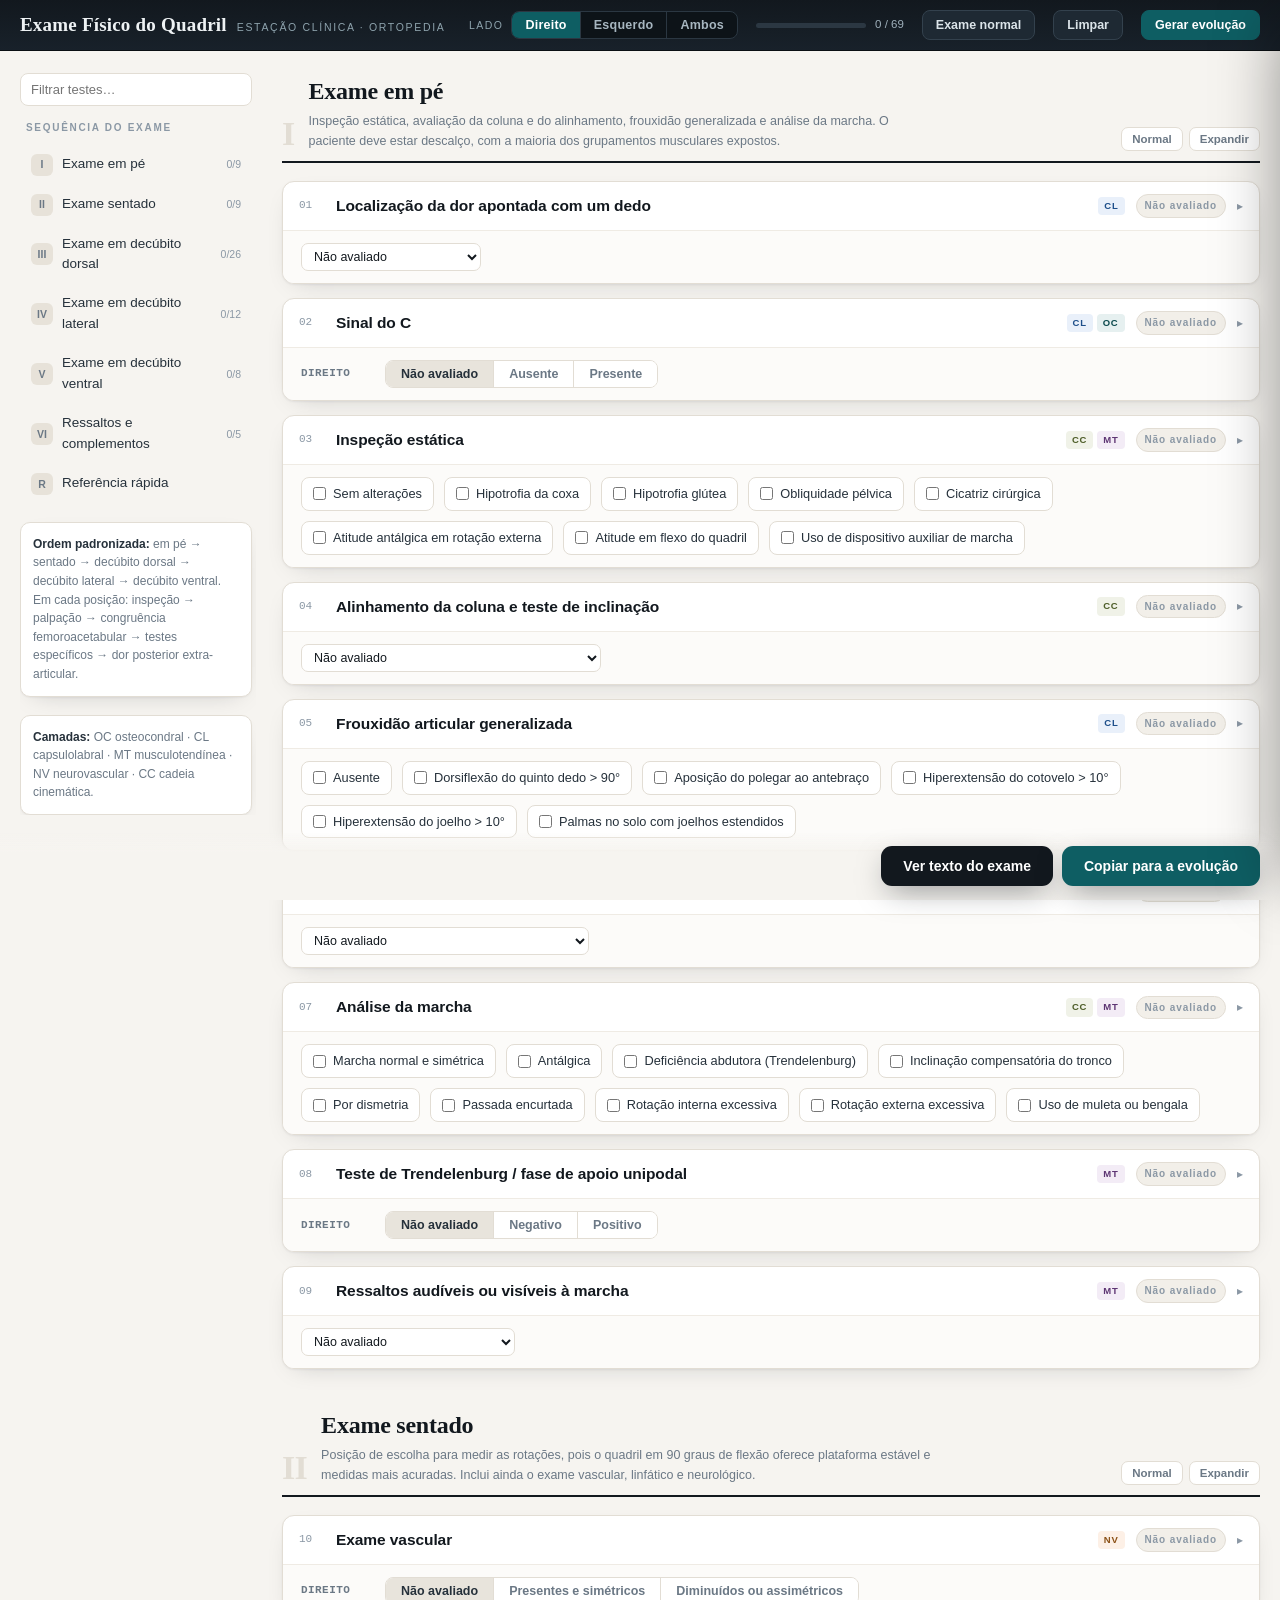
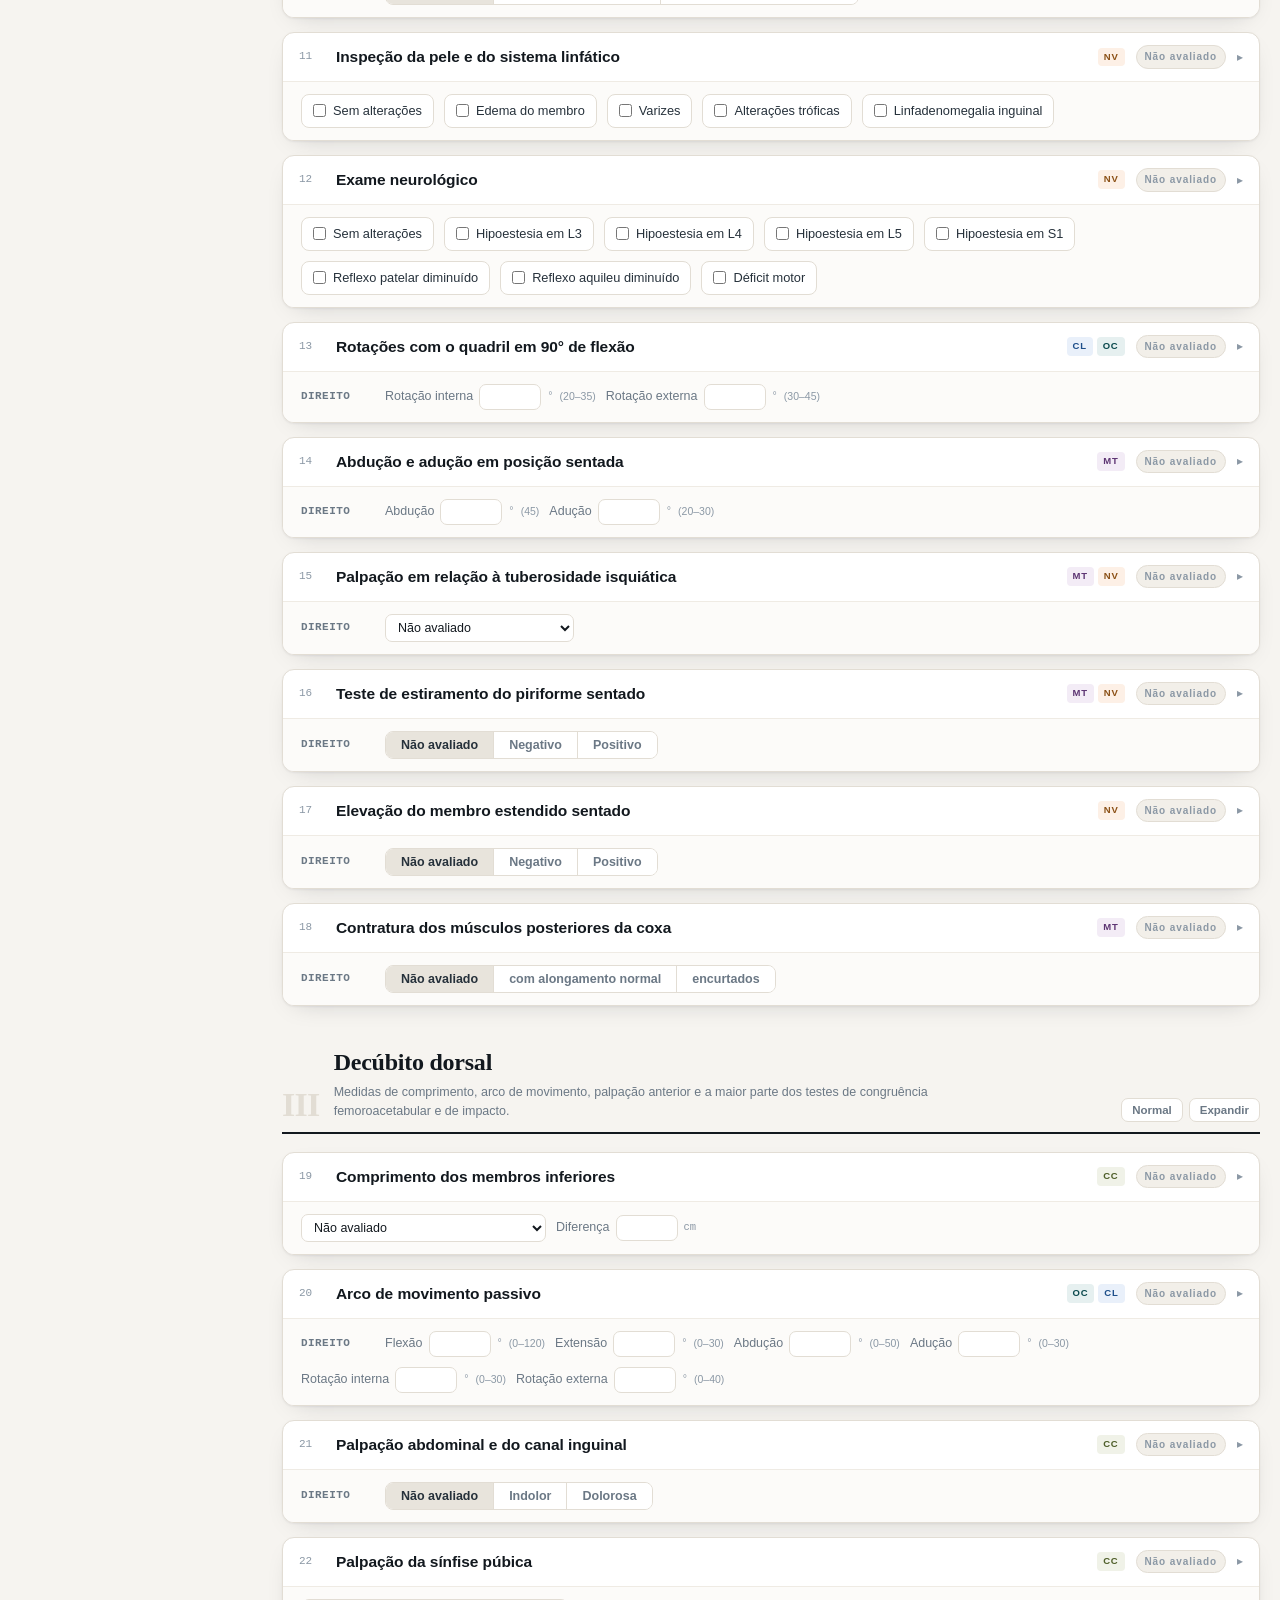
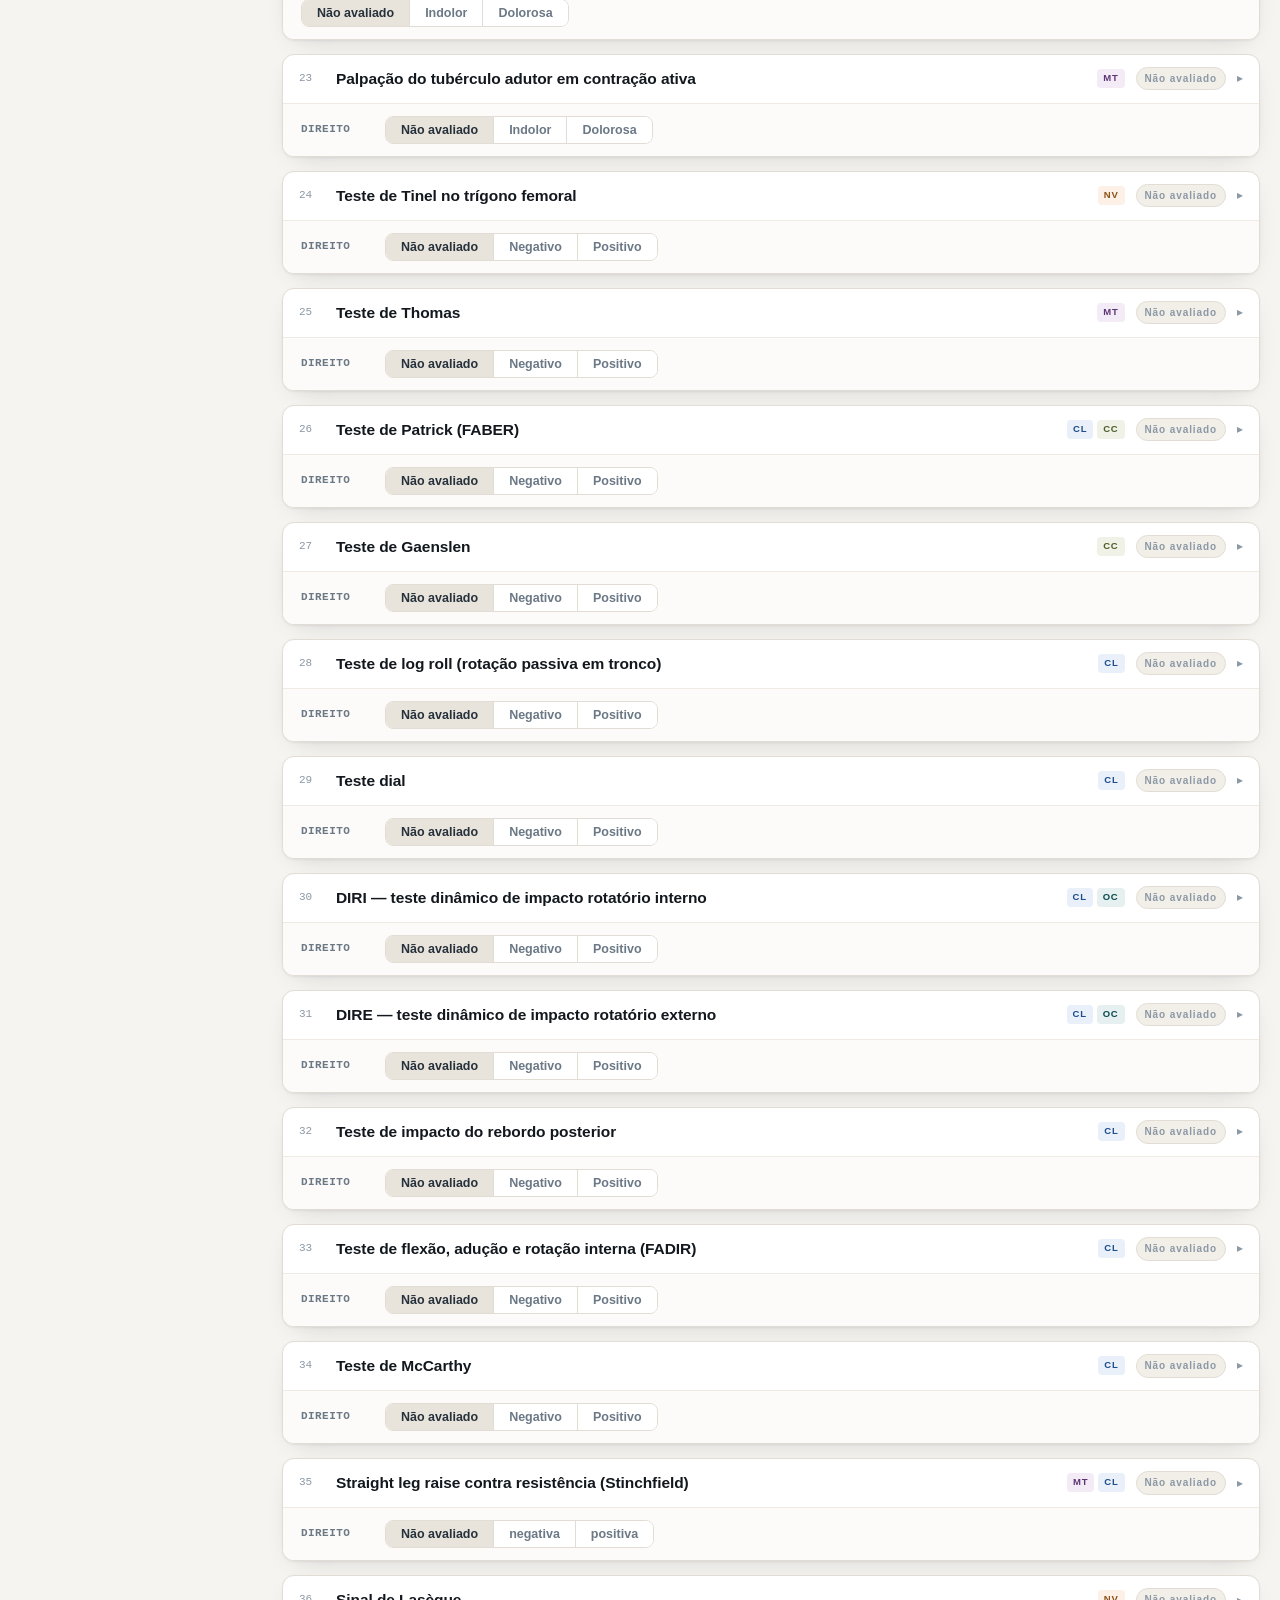
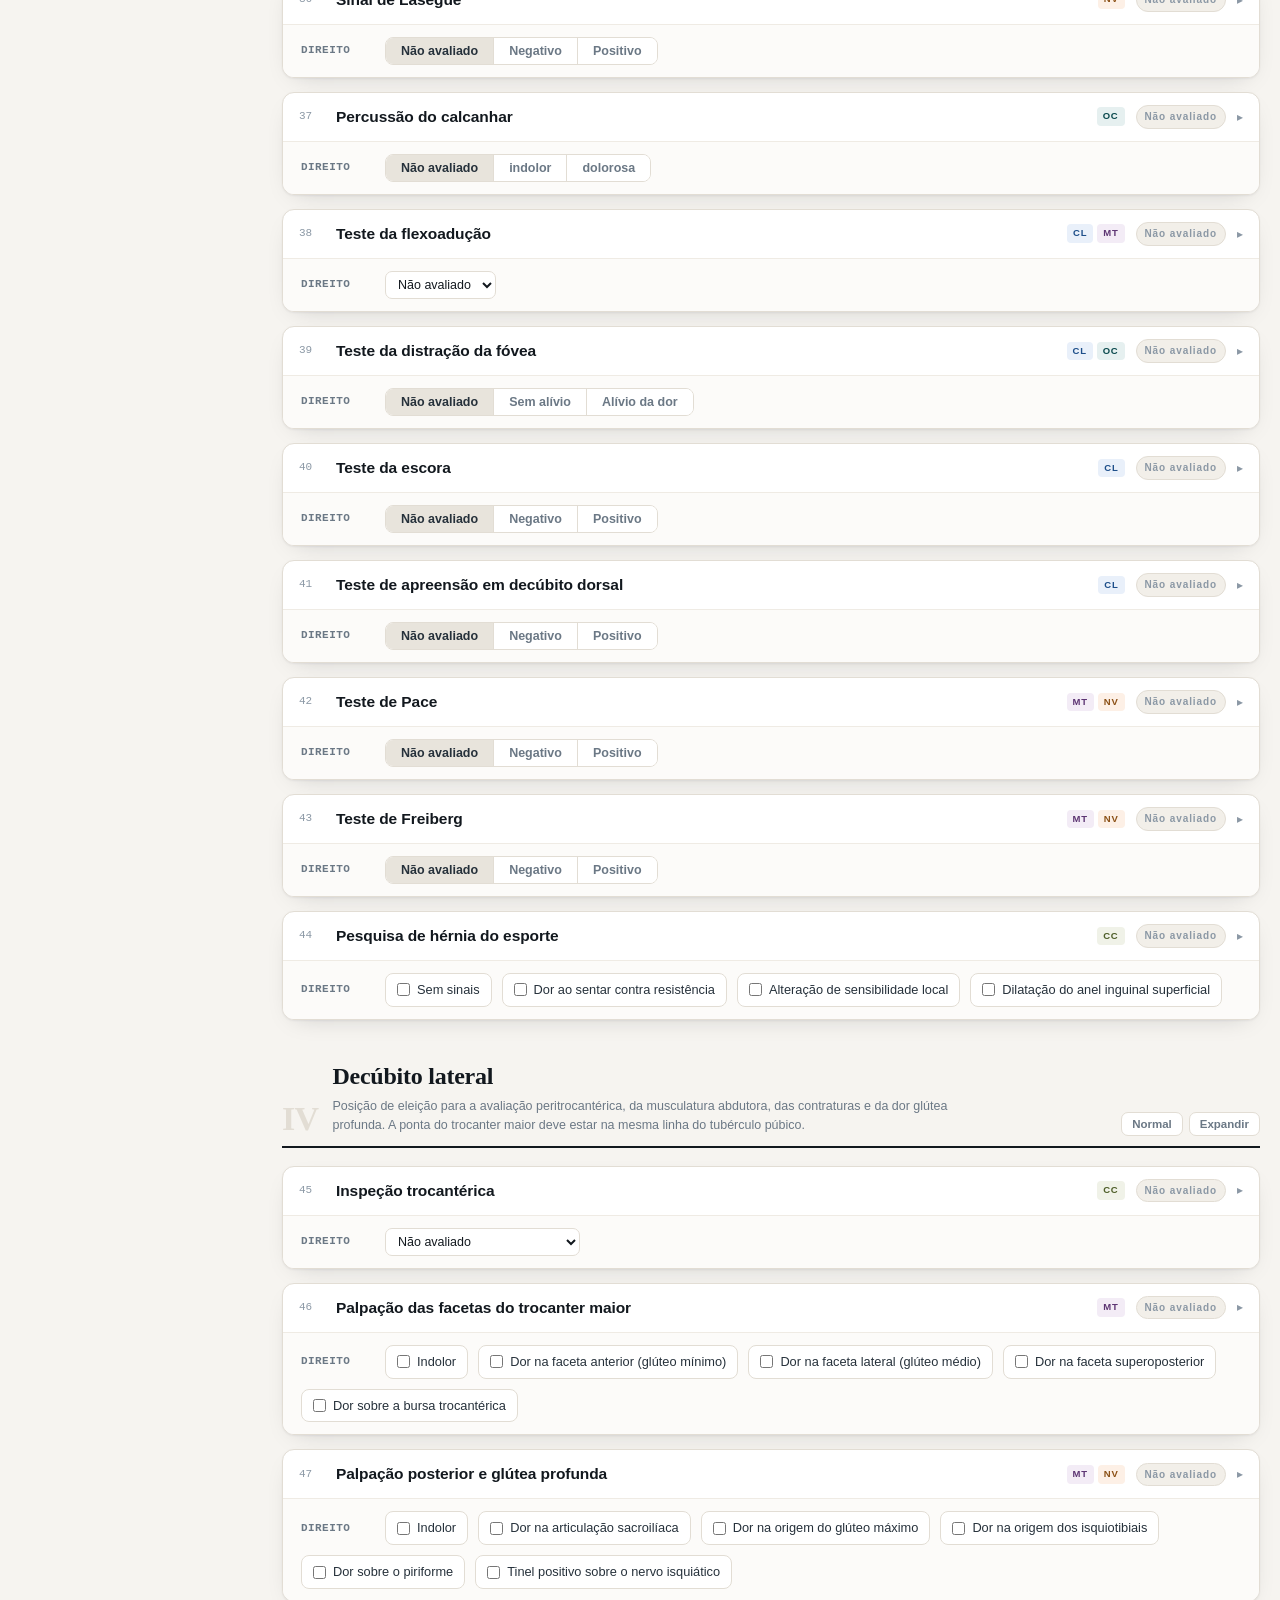
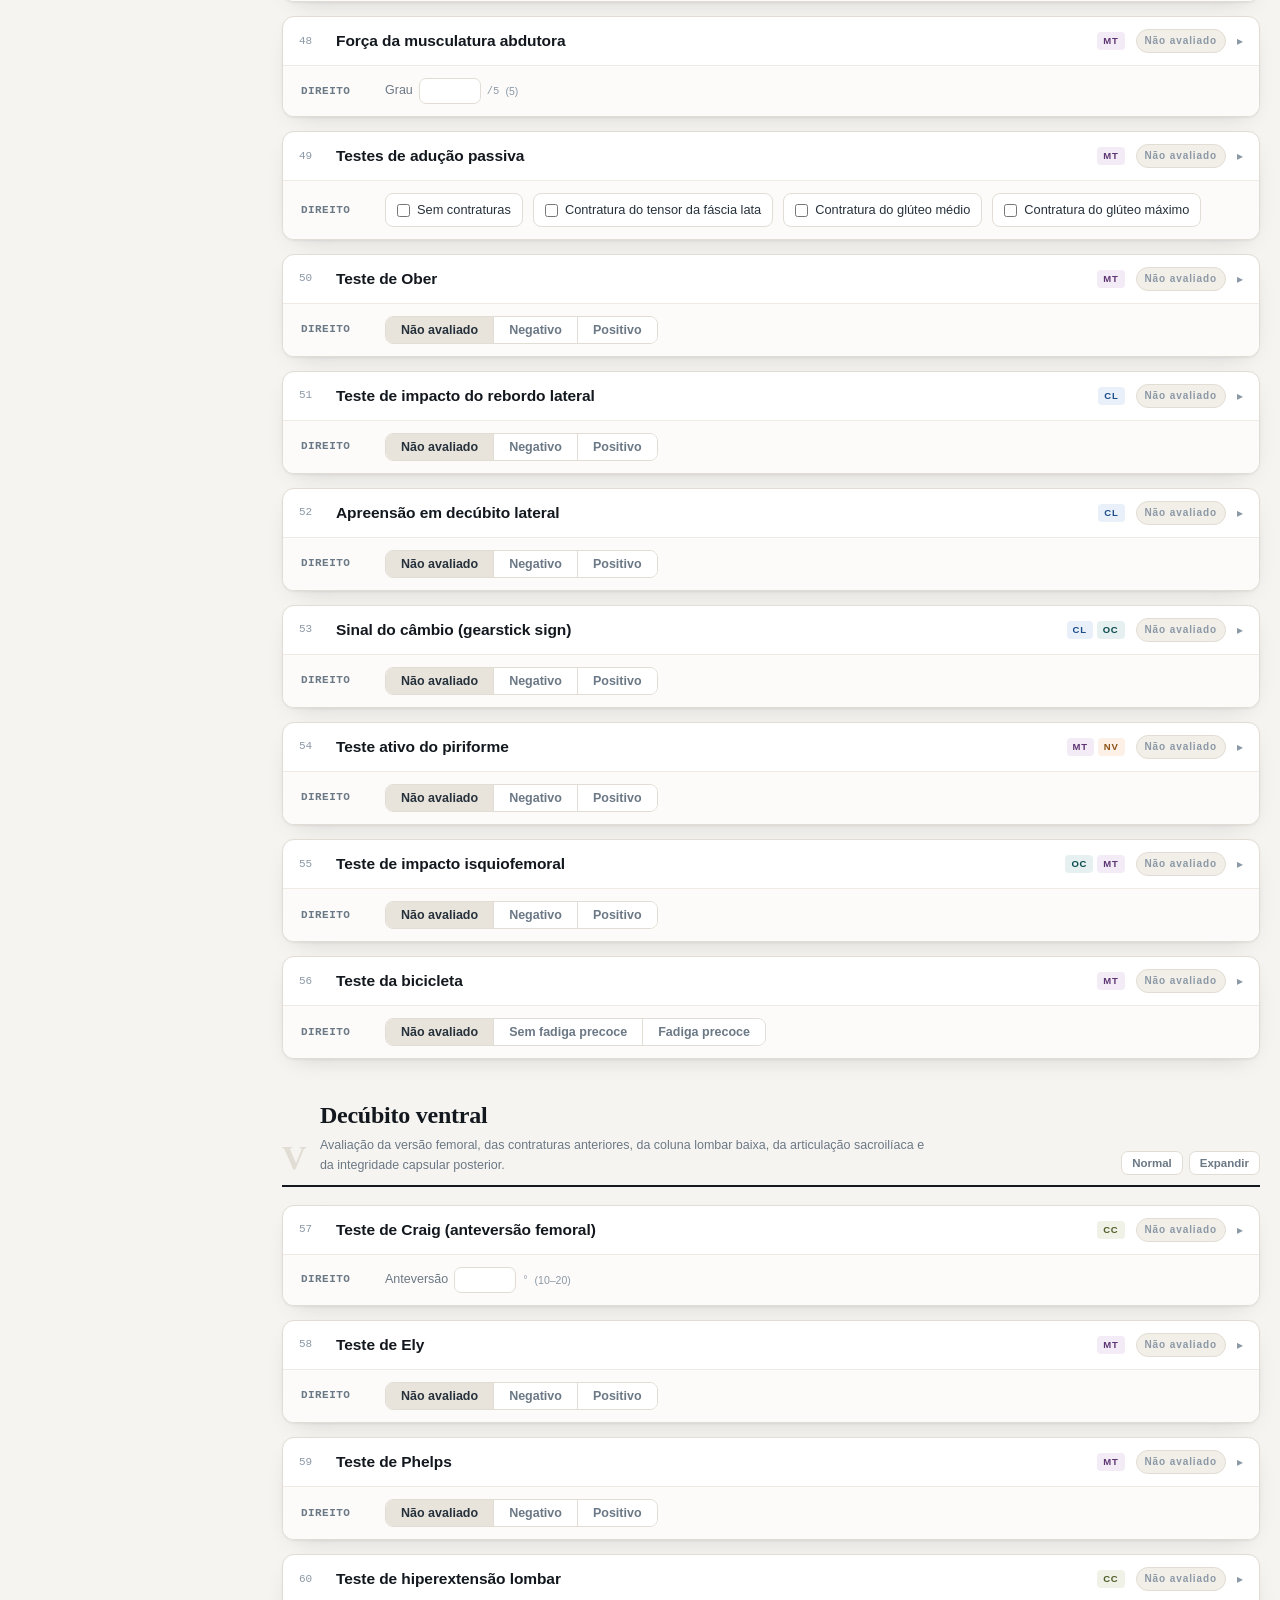
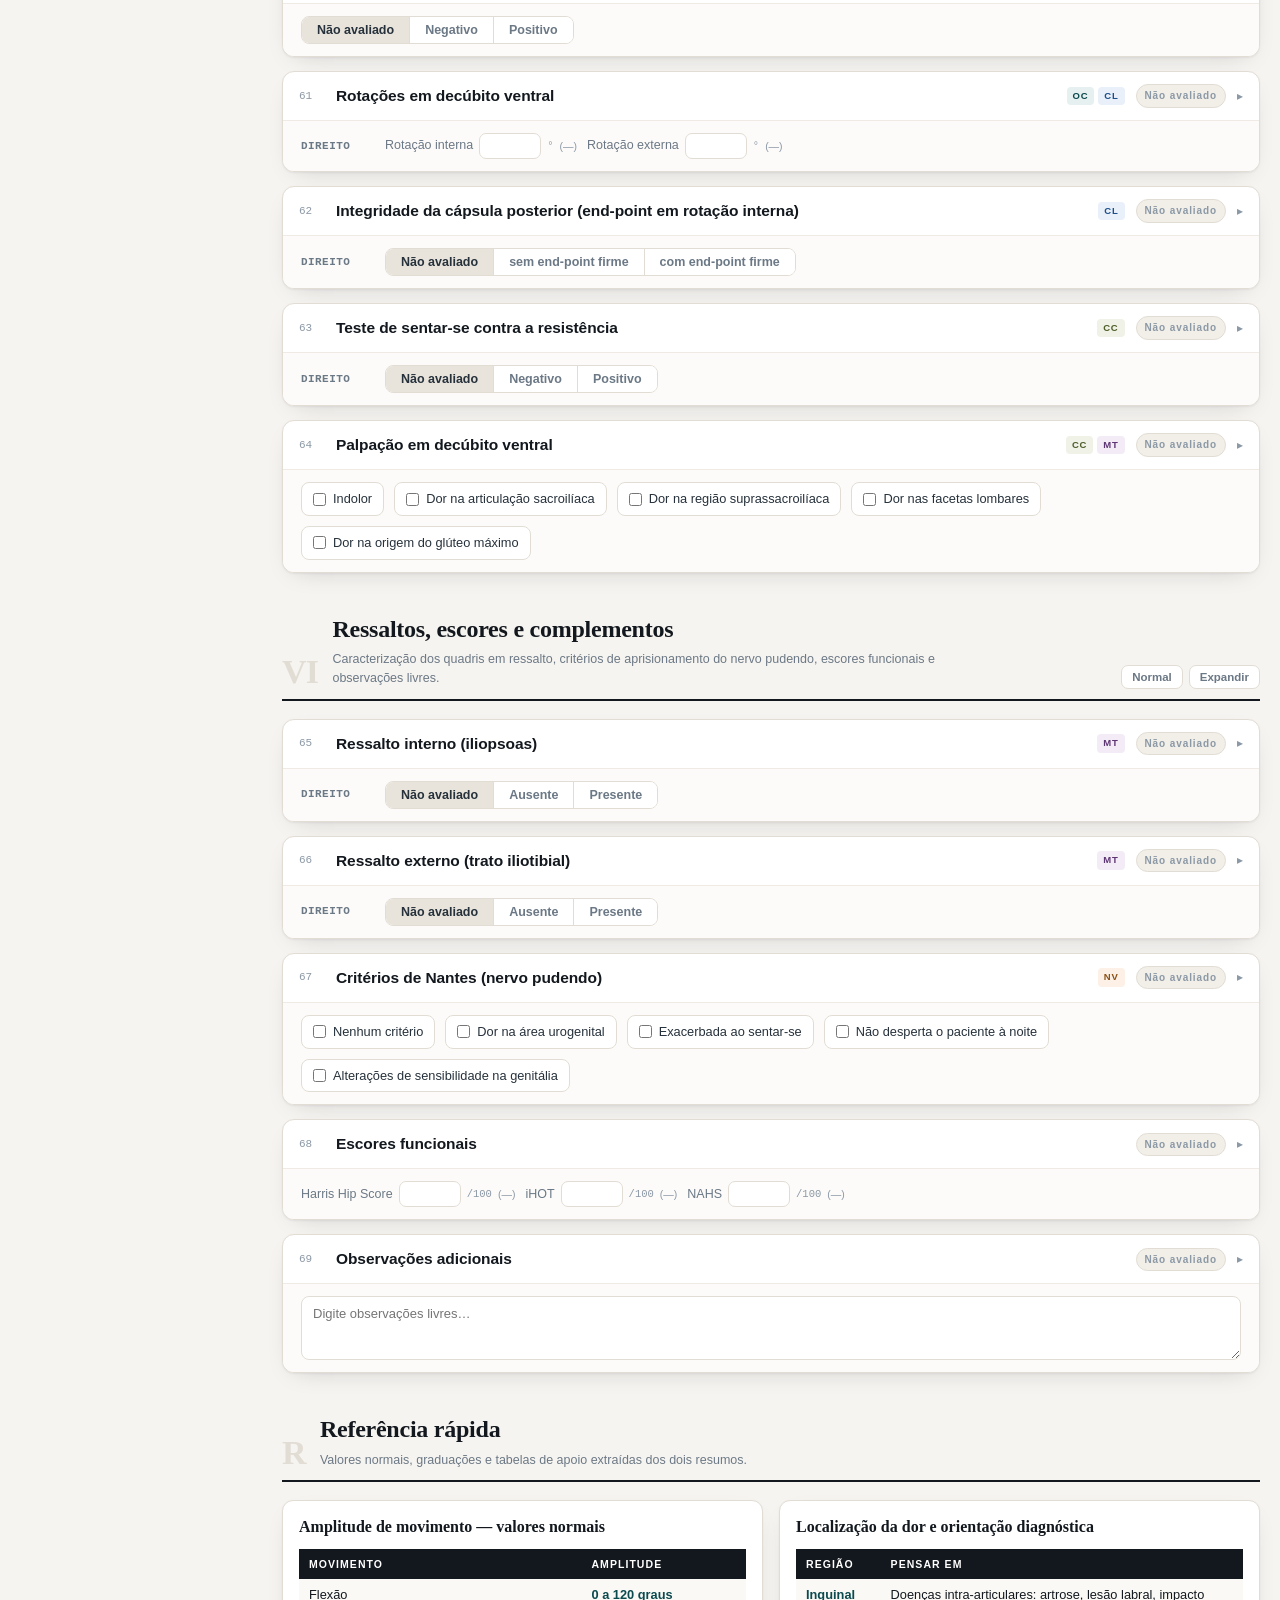
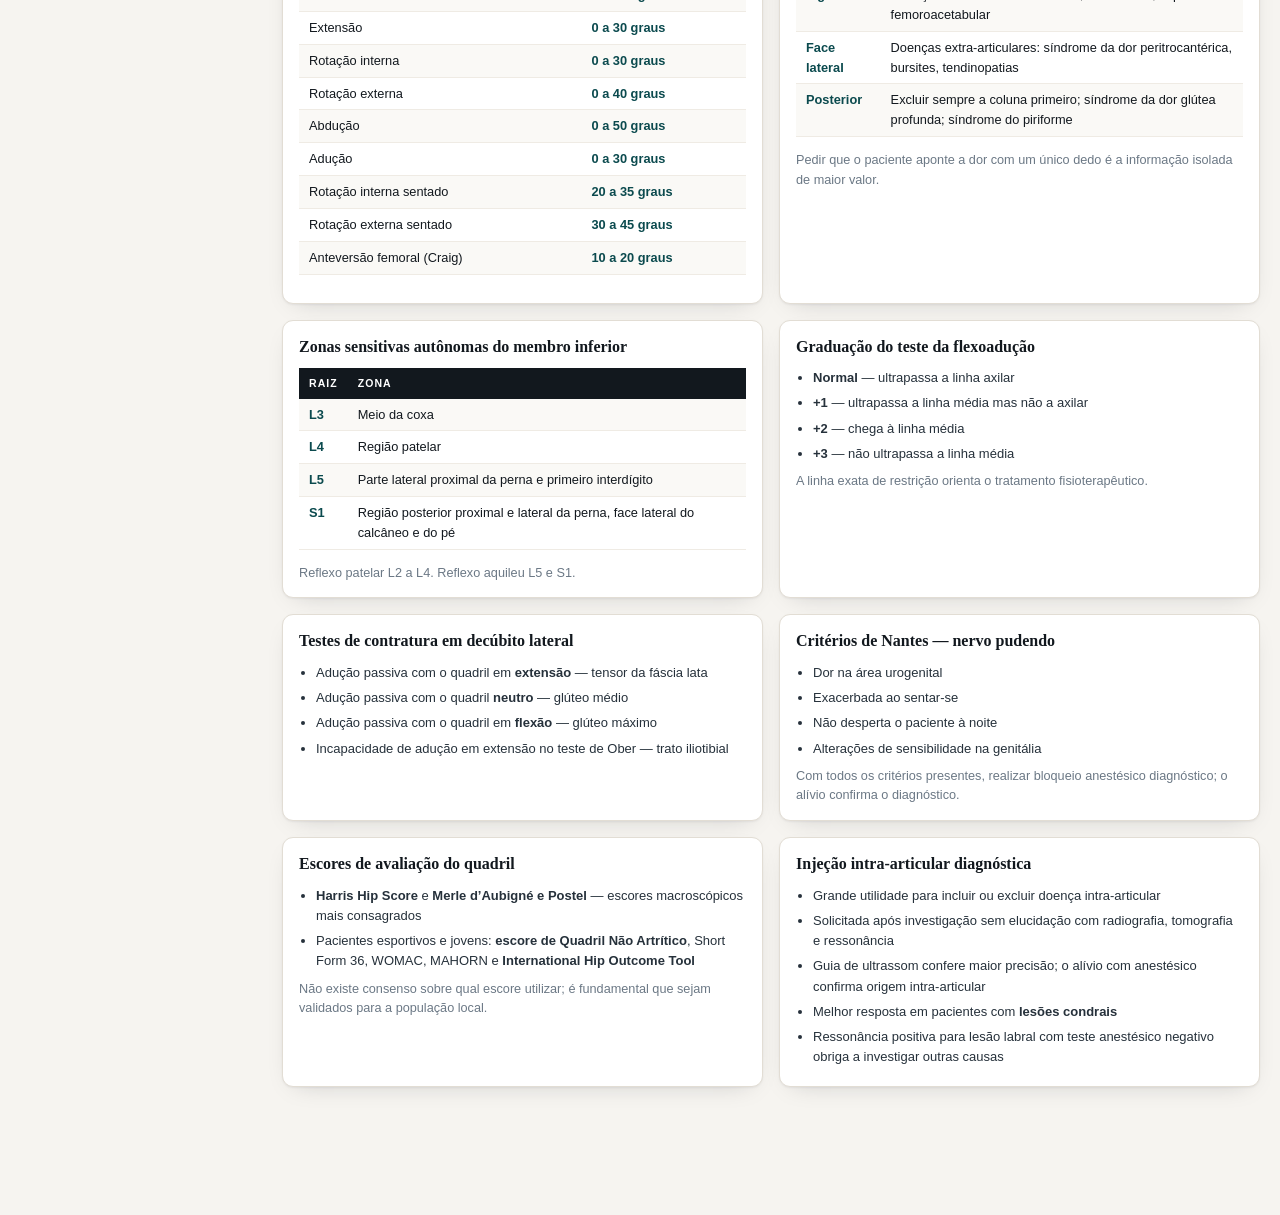
==== quadriltales.html @ 58545c93 "Add files via upload" ====
<!DOCTYPE html>
<html lang="pt-BR">
<head>
<meta charset="utf-8">
<meta name="viewport" content="width=device-width, initial-scale=1">
<title>Exame Físico do Quadril — Estação Clínica</title>
<style>
:root{
  --ink:#12181e; --ink2:#26313b; --mut:#6b7885; --mut2:#8b98a5;
  --paper:#f6f4f0; --card:#ffffff; --line:#e2ddd4; --line2:#efebe4;
  --accent:#0e5e63; --accent2:#0b4a4e; --accent-l:#e6f0f0;
  --pos:#a32014; --pos-bg:#fbeceb; --pos-bd:#e8b8b3;
  --neg:#2b6b41; --neg-bg:#ecf4ee; --neg-bd:#b7d4c1;
  --gold:#8a6a12; --gold-bg:#fbf3e0;
  --sh:0 1px 2px rgba(18,24,30,.05), 0 8px 24px -14px rgba(18,24,30,.25);
  --serif:"Iowan Old Style","Palatino Linotype",Palatino,"Book Antiqua",Georgia,serif;
  --sans:-apple-system,BlinkMacSystemFont,"Segoe UI",Roboto,"Helvetica Neue",Arial,sans-serif;
  --mono:ui-monospace,SFMono-Regular,"SF Mono",Menlo,Consolas,"Liberation Mono",monospace;
}
*,*::before,*::after{box-sizing:border-box}
html,body{margin:0;padding:0}
body{background:var(--paper);color:var(--ink);font-family:var(--sans);font-size:15px;line-height:1.55;-webkit-font-smoothing:antialiased}
button,input,select,textarea{font-family:inherit;font-size:inherit;color:inherit}
a{color:var(--accent)}

/* ---------- TOPO ---------- */
.top{position:sticky;top:0;z-index:60;background:linear-gradient(180deg,#12181e,#18212a);color:#eef2f4;border-bottom:1px solid #0a0f13}
.top-in{max-width:1560px;margin:0 auto;padding:10px 20px;display:flex;align-items:center;gap:18px;flex-wrap:wrap}
.brand{display:flex;align-items:baseline;gap:10px;margin-right:auto}
.brand h1{font-family:var(--serif);font-size:19px;font-weight:600;margin:0;letter-spacing:.2px}
.brand span{font-size:10.5px;letter-spacing:.16em;text-transform:uppercase;color:#8ea3ad}
.ladobox{display:flex;align-items:center;gap:8px}
.ladobox label{font-size:10.5px;letter-spacing:.14em;text-transform:uppercase;color:#8ea3ad}
.segl{display:flex;background:#0d1318;border:1px solid #2b3742;border-radius:8px;overflow:hidden}
.segl button{background:transparent;border:0;color:#a7b6c0;padding:6px 13px;font-size:12.5px;font-weight:600;cursor:pointer;letter-spacing:.02em}
.segl button+button{border-left:1px solid #2b3742}
.segl button.on{background:var(--accent);color:#fff}
.tbtn{background:#1e2933;border:1px solid #33414d;color:#dbe4e9;padding:7px 13px;border-radius:8px;font-size:12.5px;font-weight:600;cursor:pointer;white-space:nowrap}
.tbtn:hover{background:#28353f}
.tbtn.prim{background:var(--accent);border-color:var(--accent);color:#fff}
.tbtn.prim:hover{background:#0f6e74}
.prog{display:flex;align-items:center;gap:9px;font-size:11.5px;color:#9fb0bb}
.pbar{width:110px;height:5px;background:#2b3742;border-radius:3px;overflow:hidden}
.pbar i{display:block;height:100%;background:linear-gradient(90deg,#2b8f96,#4fc0a1);width:0%;transition:width .25s}

/* ---------- LAYOUT ---------- */
.wrap{max-width:1560px;margin:0 auto;padding:22px 20px 90px;display:grid;grid-template-columns:236px minmax(0,1fr);gap:26px;align-items:start}
.side{position:sticky;top:66px;max-height:calc(100vh - 84px);overflow:auto;padding-right:4px}
.side h3{font-size:10px;letter-spacing:.17em;text-transform:uppercase;color:var(--mut2);margin:0 0 9px 6px;font-weight:700}
.nav a{display:flex;align-items:center;gap:9px;padding:8px 10px;border-radius:8px;text-decoration:none;color:var(--ink2);font-size:13.5px;font-weight:500;border:1px solid transparent}
.nav a:hover{background:#ece8e0}
.nav a.on{background:#fff;border-color:var(--line);box-shadow:var(--sh);color:var(--accent2);font-weight:650}
.nav .np{width:22px;height:22px;border-radius:6px;background:#e7e2d9;display:grid;place-items:center;font-size:10.5px;font-weight:700;color:var(--mut);flex:none}
.nav a.on .np{background:var(--accent);color:#fff}
.nav .nc{margin-left:auto;font-size:10.5px;color:var(--mut2);font-variant-numeric:tabular-nums}
.side .sidebox{margin-top:18px;background:#fff;border:1px solid var(--line);border-radius:10px;padding:12px;font-size:12px;color:var(--mut);box-shadow:var(--sh)}
.side .sidebox b{color:var(--ink2)}
.filtro{width:100%;padding:8px 10px;border:1px solid var(--line);border-radius:8px;background:#fff;margin-bottom:14px;font-size:13px}

/* ---------- SEÇÕES ---------- */
.sec{margin-bottom:38px;scroll-margin-top:74px}
.sec-h{display:flex;align-items:flex-end;gap:14px;padding-bottom:10px;border-bottom:2px solid var(--ink);margin-bottom:18px}
.sec-h .num{font-family:var(--serif);font-size:34px;line-height:1;color:var(--line);font-weight:700;letter-spacing:-.02em}
.sec-h h2{font-family:var(--serif);font-size:24px;margin:0;font-weight:600;letter-spacing:-.01em}
.sec-h p{margin:2px 0 0;font-size:12.5px;color:var(--mut);max-width:620px}
.sec-tools{margin-left:auto;display:flex;gap:6px}
.mini{background:#fff;border:1px solid var(--line);border-radius:7px;padding:5px 10px;font-size:11.5px;font-weight:600;color:var(--mut);cursor:pointer}
.mini:hover{border-color:var(--accent);color:var(--accent)}

/* ---------- CARDS ---------- */
.card{background:var(--card);border:1px solid var(--line);border-radius:12px;margin-bottom:14px;overflow:hidden;box-shadow:var(--sh);transition:border-color .15s}
.card.st-pos{border-color:var(--pos-bd);box-shadow:0 0 0 1px var(--pos-bd) inset,var(--sh)}
.card.st-neg{border-color:var(--neg-bd)}
.card-h{display:flex;align-items:center;gap:11px;padding:12px 16px;cursor:pointer;user-select:none}
.card-h .idx{font-family:var(--mono);font-size:11px;color:var(--mut2);width:26px;flex:none}
.card-h h4{margin:0;font-size:15.5px;font-weight:640;letter-spacing:-.005em;flex:1}
.card-h .fig{font-family:var(--mono);font-size:10px;color:var(--mut2);border:1px solid var(--line);border-radius:4px;padding:1px 5px}
.chev{color:var(--mut2);font-size:12px;transition:transform .18s;flex:none}
.card.open .chev{transform:rotate(90deg)}
.tags{display:flex;gap:4px;flex:none}
.tag{font-size:9.5px;letter-spacing:.08em;font-weight:700;padding:2px 6px;border-radius:4px;background:var(--accent-l);color:var(--accent2)}
.tag.mt{background:#f3ecf6;color:#5d3573}.tag.nv{background:#fdf0e6;color:#8a4f14}
.tag.cl{background:#e9f0fa;color:#1e4f8a}.tag.cc{background:#f0f2e8;color:#4f5f2a}
.state-pill{font-size:10px;font-weight:800;letter-spacing:.09em;padding:3px 8px;border-radius:20px;flex:none}
.state-pill.p{background:var(--pos-bg);color:var(--pos);border:1px solid var(--pos-bd)}
.state-pill.n{background:var(--neg-bg);color:var(--neg);border:1px solid var(--neg-bd)}
.state-pill.a{background:#f2efe9;color:var(--mut2);border:1px solid var(--line)}
.card-b{display:none;border-top:1px solid var(--line2);padding:0}
.card.open .card-b{display:block}
.cols{display:grid;grid-template-columns:minmax(0,300px) minmax(0,1fr);gap:0}
.figs{padding:14px;background:#faf8f5;border-right:1px solid var(--line2);display:flex;flex-direction:column;gap:10px}
.figs figure{margin:0}
.figs img{width:100%;display:block;border:1px solid var(--line);border-radius:7px;background:#fff;cursor:zoom-in}
.figs figcaption{font-size:10.5px;color:var(--mut);margin-top:5px;line-height:1.4}
.figs .nofig{font-size:11.5px;color:var(--mut2);font-style:italic;text-align:center;padding:22px 8px;border:1px dashed var(--line);border-radius:8px}
.txt{padding:15px 18px}
.txt .lb{font-size:9.5px;letter-spacing:.15em;text-transform:uppercase;color:var(--mut2);font-weight:700;margin-bottom:3px}
.txt p{margin:0 0 12px;font-size:13.6px;line-height:1.6;color:var(--ink2)}
.txt .interp{background:var(--gold-bg);border-left:3px solid #d8b45a;padding:9px 12px;border-radius:0 7px 7px 0;margin-bottom:12px}
.txt .interp p{margin:0;font-size:13.2px}
.txt .nota{font-size:12.3px;color:var(--mut);border-left:2px solid var(--line);padding-left:10px;margin-bottom:12px}
.ctr{border-top:1px solid var(--line2);padding:12px 18px;background:#fcfbf9}
.ctr-row{display:flex;align-items:center;gap:10px;flex-wrap:wrap;margin-bottom:8px}
.ctr-row:last-child{margin-bottom:0}
.ctr-row .sl{font-family:var(--mono);font-size:11px;font-weight:700;color:var(--mut);width:74px;flex:none;letter-spacing:.04em}
.seg{display:inline-flex;border:1px solid var(--line);border-radius:8px;overflow:hidden;background:#fff}
.seg button{background:#fff;border:0;padding:6px 15px;font-size:12.5px;font-weight:600;color:var(--mut);cursor:pointer;white-space:nowrap}
.seg button+button{border-left:1px solid var(--line)}
.seg button:hover{background:#f4f1ec}
.seg button.on-neg{background:var(--neg);color:#fff}
.seg button.on-pos{background:var(--pos);color:#fff}
.seg button.on-na{background:#e8e4dc;color:var(--ink2)}
.chk{display:inline-flex;align-items:center;gap:7px;border:1px solid var(--line);background:#fff;border-radius:8px;padding:6px 11px;font-size:12.8px;cursor:pointer;color:var(--ink2)}
.chk input{margin:0;accent-color:var(--accent)}
.chk.on{border-color:var(--accent);background:var(--accent-l);color:var(--accent2);font-weight:600}
.numf{display:inline-flex;align-items:center;gap:6px;font-size:12.5px;color:var(--mut)}
.numf input{width:62px;padding:5px 7px;border:1px solid var(--line);border-radius:7px;text-align:right;font-variant-numeric:tabular-nums}
.numf input:focus{outline:2px solid var(--accent-l);border-color:var(--accent)}
.numf .u{font-family:var(--mono);font-size:10.5px;color:var(--mut2)}
.numf .nm{font-size:10.5px;color:var(--mut2)}
select.sm{padding:5px 8px;border:1px solid var(--line);border-radius:7px;background:#fff;font-size:12.5px}
textarea.free{width:100%;min-height:64px;padding:9px 11px;border:1px solid var(--line);border-radius:8px;font-size:13px;resize:vertical}

/* ---------- REFERÊNCIA ---------- */
.reftab{width:100%;border-collapse:collapse;font-size:12.8px;margin-bottom:14px;background:#fff}
.reftab th{background:var(--ink);color:#fff;text-align:left;padding:7px 10px;font-size:10.5px;letter-spacing:.1em;text-transform:uppercase;font-weight:700}
.reftab td{border-bottom:1px solid var(--line2);padding:6px 10px;vertical-align:top}
.reftab tr:nth-child(even) td{background:#faf9f6}
.reftab td b{color:var(--accent2)}
.refgrid{display:grid;grid-template-columns:repeat(auto-fit,minmax(320px,1fr));gap:16px}
.refbox{background:#fff;border:1px solid var(--line);border-radius:11px;padding:14px 16px;box-shadow:var(--sh)}
.refbox h5{margin:0 0 9px;font-family:var(--serif);font-size:16px;font-weight:640}
.refbox ul{margin:0;padding-left:17px;font-size:13px;color:var(--ink2)}
.refbox li{margin-bottom:5px}

/* ---------- PAINEL DE SAÍDA ---------- */
.dock{position:fixed;left:0;right:0;bottom:0;z-index:70;background:linear-gradient(180deg,rgba(246,244,240,0),#f6f4f0 30%);padding:14px 20px;pointer-events:none}
.dock-in{max-width:1560px;margin:0 auto;display:flex;justify-content:flex-end;gap:9px;pointer-events:auto}
.fab{background:var(--ink);color:#fff;border:0;padding:12px 22px;border-radius:11px;font-size:14px;font-weight:650;cursor:pointer;box-shadow:0 10px 30px -8px rgba(18,24,30,.5)}
.fab:hover{background:#000}
.fab.g{background:var(--accent)}.fab.g:hover{background:#0f6e74}
.ov{position:fixed;inset:0;background:rgba(18,24,30,.55);z-index:90;display:none;backdrop-filter:blur(2px)}
.ov.on{display:block}
.panel{position:fixed;top:0;right:0;bottom:0;width:min(760px,100%);background:var(--paper);z-index:100;transform:translateX(100%);transition:transform .28s cubic-bezier(.4,0,.2,1);display:flex;flex-direction:column;box-shadow:-20px 0 60px -20px rgba(0,0,0,.4)}
.panel.on{transform:none}
.panel-h{padding:16px 22px;border-bottom:1px solid var(--line);background:#fff;display:flex;align-items:center;gap:12px}
.panel-h h3{font-family:var(--serif);font-size:20px;margin:0;flex:1}
.panel-o{padding:12px 22px;border-bottom:1px solid var(--line);background:#fff;display:flex;gap:14px;flex-wrap:wrap;font-size:12.5px}
.panel-o label{display:inline-flex;align-items:center;gap:6px;cursor:pointer;color:var(--ink2)}
.panel-o input{accent-color:var(--accent)}
.panel-b{flex:1;overflow:auto;padding:18px 22px}
#saida{width:100%;min-height:100%;border:1px solid var(--line);border-radius:10px;padding:16px;font-family:var(--mono);font-size:12.2px;line-height:1.72;background:#fff;resize:none;white-space:pre-wrap}
.panel-f{padding:14px 22px;border-top:1px solid var(--line);background:#fff;display:flex;gap:9px;align-items:center}
.hint{font-size:11.5px;color:var(--mut);margin-right:auto}
.lightbox{position:fixed;inset:0;background:rgba(10,14,18,.92);z-index:200;display:none;align-items:center;justify-content:center;padding:34px;cursor:zoom-out}
.lightbox.on{display:flex}
.lightbox img{max-width:100%;max-height:92vh;border-radius:8px;box-shadow:0 30px 80px -20px #000}
.lightbox .cap{position:absolute;bottom:12px;left:0;right:0;text-align:center;color:#cfd8de;font-size:12.5px;padding:0 30px}
.toast{position:fixed;bottom:26px;left:50%;transform:translateX(-50%) translateY(80px);background:var(--ink);color:#fff;padding:11px 20px;border-radius:10px;font-size:13.5px;font-weight:600;z-index:300;opacity:0;transition:.25s}
.toast.on{transform:translateX(-50%);opacity:1}
.hidden{display:none !important}
@media(max-width:1080px){.wrap{grid-template-columns:1fr}.side{position:static;max-height:none}.cols{grid-template-columns:1fr}.figs{border-right:0;border-bottom:1px solid var(--line2);flex-direction:row;flex-wrap:wrap}.figs figure{flex:1 1 210px}}
@media print{.top,.side,.dock,.panel,.ov{display:none}.wrap{display:block}}
</style>
</head>
<body>

<header class="top">
  <div class="top-in">
    <div class="brand">
      <h1>Exame Físico do Quadril</h1>
      <span>Estação Clínica · Ortopedia</span>
    </div>
    <div class="ladobox">
      <label>Lado</label>
      <div class="segl" id="segLado">
        <button data-l="D">Direito</button>
        <button data-l="E">Esquerdo</button>
        <button data-l="B">Ambos</button>
      </div>
    </div>
    <div class="prog"><div class="pbar"><i id="pbar"></i></div><span id="ptxt">0 / 0</span></div>
    <button class="tbtn" id="btnNormal">Exame normal</button>
    <button class="tbtn" id="btnLimpar">Limpar</button>
    <button class="tbtn prim" id="btnGerar">Gerar evolução</button>
  </div>
</header>

<div class="wrap">
  <aside class="side">
    <input class="filtro" id="filtro" placeholder="Filtrar testes…">
    <h3>Sequência do exame</h3>
    <nav class="nav" id="nav"></nav>
    <div class="sidebox">
      <b>Ordem padronizada:</b> em pé → sentado → decúbito dorsal → decúbito lateral → decúbito ventral. Em cada posição: inspeção → palpação → congruência femoroacetabular → testes específicos → dor posterior extra-articular.
    </div>
    <div class="sidebox">
      <b>Camadas:</b> OC osteocondral · CL capsulolabral · MT musculotendínea · NV neurovascular · CC cadeia cinemática.
    </div>
  </aside>
  <main id="main"></main>
</div>

<div class="dock"><div class="dock-in">
  <button class="fab" id="fabAbrir">Ver texto do exame</button>
  <button class="fab g" id="fabCopiar">Copiar para a evolução</button>
</div></div>

<div class="ov" id="ov"></div>
<section class="panel" id="panel">
  <div class="panel-h">
    <h3>Exame físico — texto pronto</h3>
    <button class="tbtn" id="btnFechar" style="background:#eee;border-color:#ddd;color:#333">Fechar</button>
  </div>
  <div class="panel-o">
    <label><input type="checkbox" id="optNormais" checked> Incluir achados normais</label>
    <label><input type="checkbox" id="optCamadas" checked> Síntese por camadas</label>
    <label><input type="checkbox" id="optHip" checked> Correlação clínica</label>
    <label><input type="checkbox" id="optCaixa" checked> Maiúsculas</label>
    <label><input type="checkbox" id="optTrav" checked> Travessão nas listas</label>
  </div>
  <div class="panel-b"><textarea id="saida" spellcheck="false"></textarea></div>
  <div class="panel-f">
    <span class="hint">Texto gerado a partir dos itens efetivamente marcados.</span>
    <button class="tbtn" id="btnBaixar">Baixar .txt</button>
    <button class="tbtn prim" id="btnCopiar2">Copiar</button>
  </div>
</section>

<div class="lightbox" id="lb"><img id="lbimg" alt=""><div class="cap" id="lbcap"></div></div>
<div class="toast" id="toast"></div>

<script>
const FIGS={"f22_1": "[data-uri]", "f22_2": "[data-uri]", "f22_3": "[data-uri]", "f22_4": "[data-uri]", "f22_5": "[data-uri]", "f22_6": "[data-uri]", "f22_7": "[data-uri]", "f22_8": "[data-uri]", "f22_9": "[data-uri]", "f22_10": "[data-uri]", "f22_11": "[data-uri]", "f22_12": "[data-uri]", "f22_13": "[data-uri]", "f22_14": "[data-uri]", "f22_15": "[data-uri]", "f22_16": "[data-uri]", "f22_19": "[data-uri]", "f22_17": "[data-uri]", "f22_18": "[data-uri]", "f22_20": "[data-uri]", "f22_21": "[data-uri]", "f22_22": "[data-uri]", "f22_23": "[data-uri]", "f22_24": "[data-uri]", "f22_25": "[data-uri]", "f22_26": "[data-uri]", "f22_27": "[data-uri]", "f22_28": "[data-uri]", "f10_1": "[data-uri]", "f10_2": "[data-uri]", "f10_3": "[data-uri]", "f10_5": "[data-uri]", "f10_6": "[data-uri]", "f10_7": "[data-uri]", "f10_8": "[data-uri]", "f10_13": "[data-uri]", "f10_11": "[data-uri]", "f10_14": "[data-uri]", "f10_15": "[data-uri]", "f10_17": "[data-uri]", "f10_16": "[data-uri]", "f10_18": "[data-uri]", "f10_21": "[data-uri]", "f10_20": "[data-uri]", "f10_22": "[data-uri]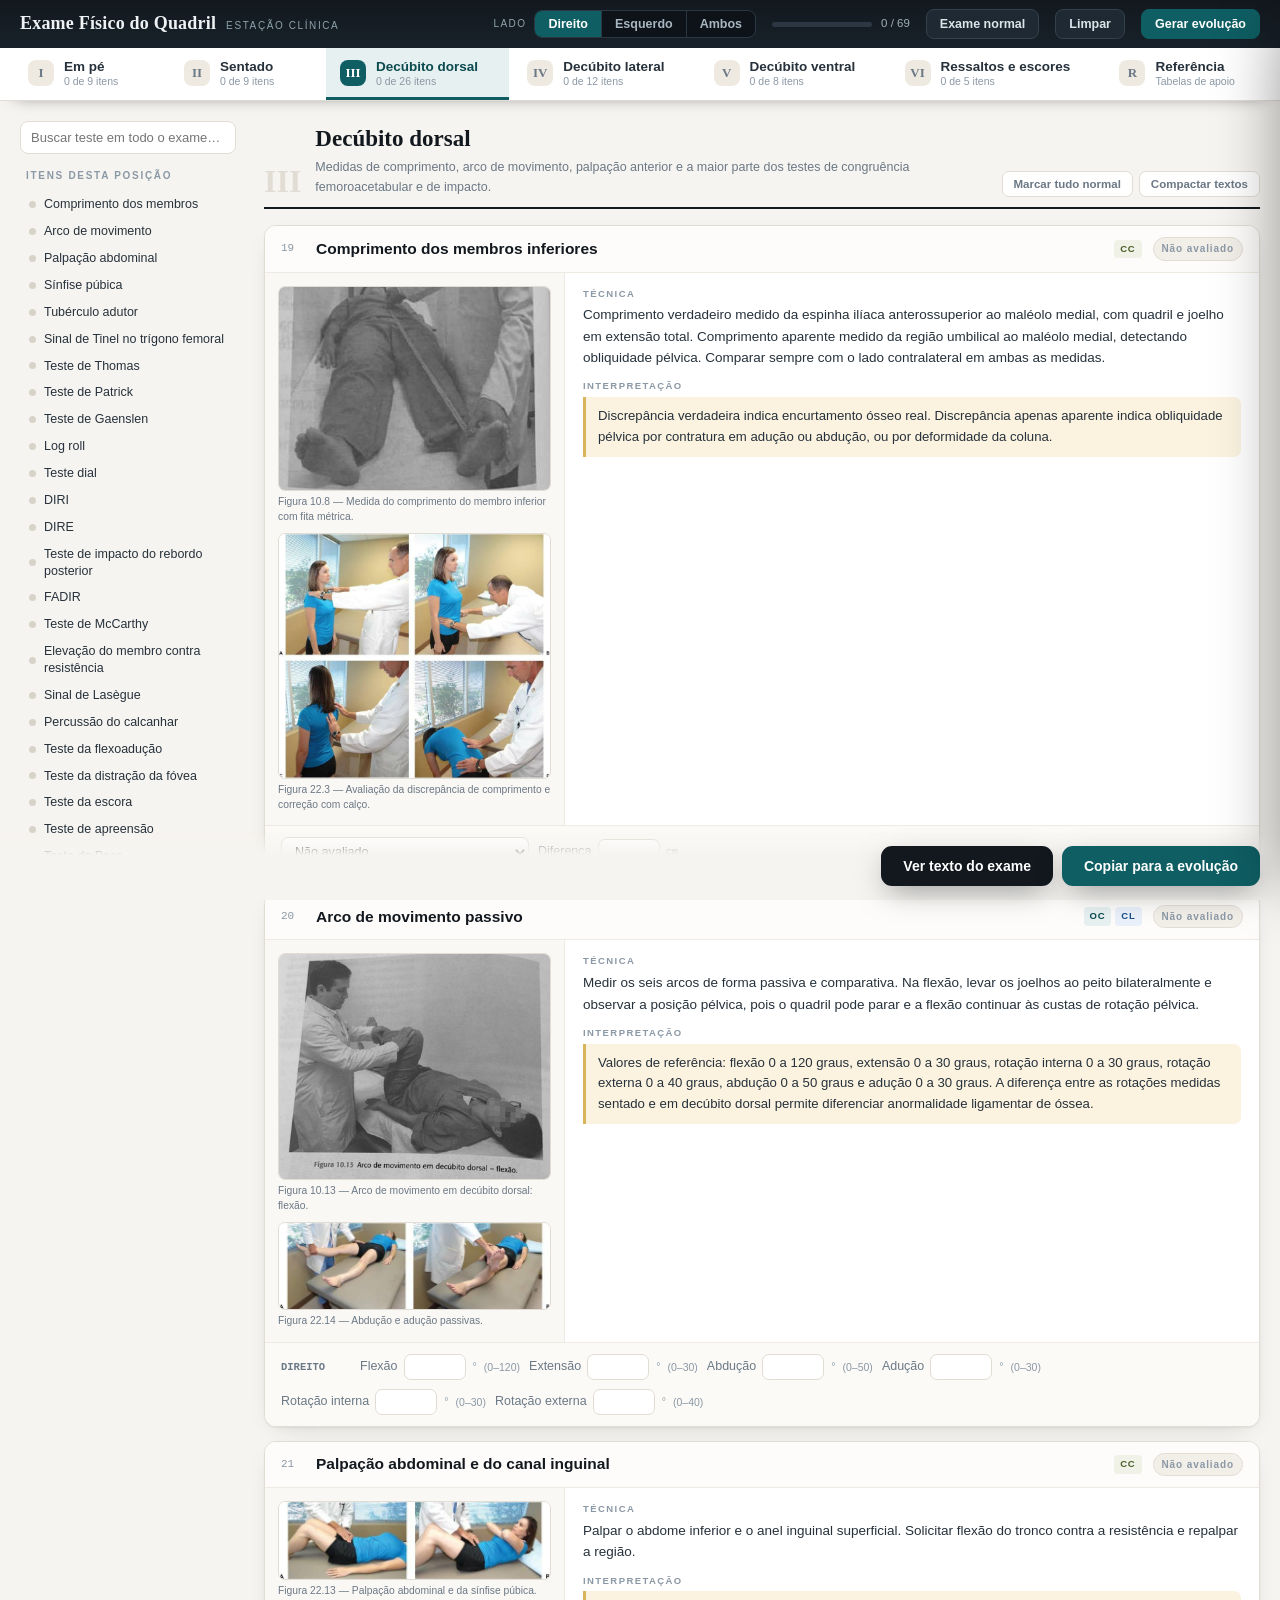
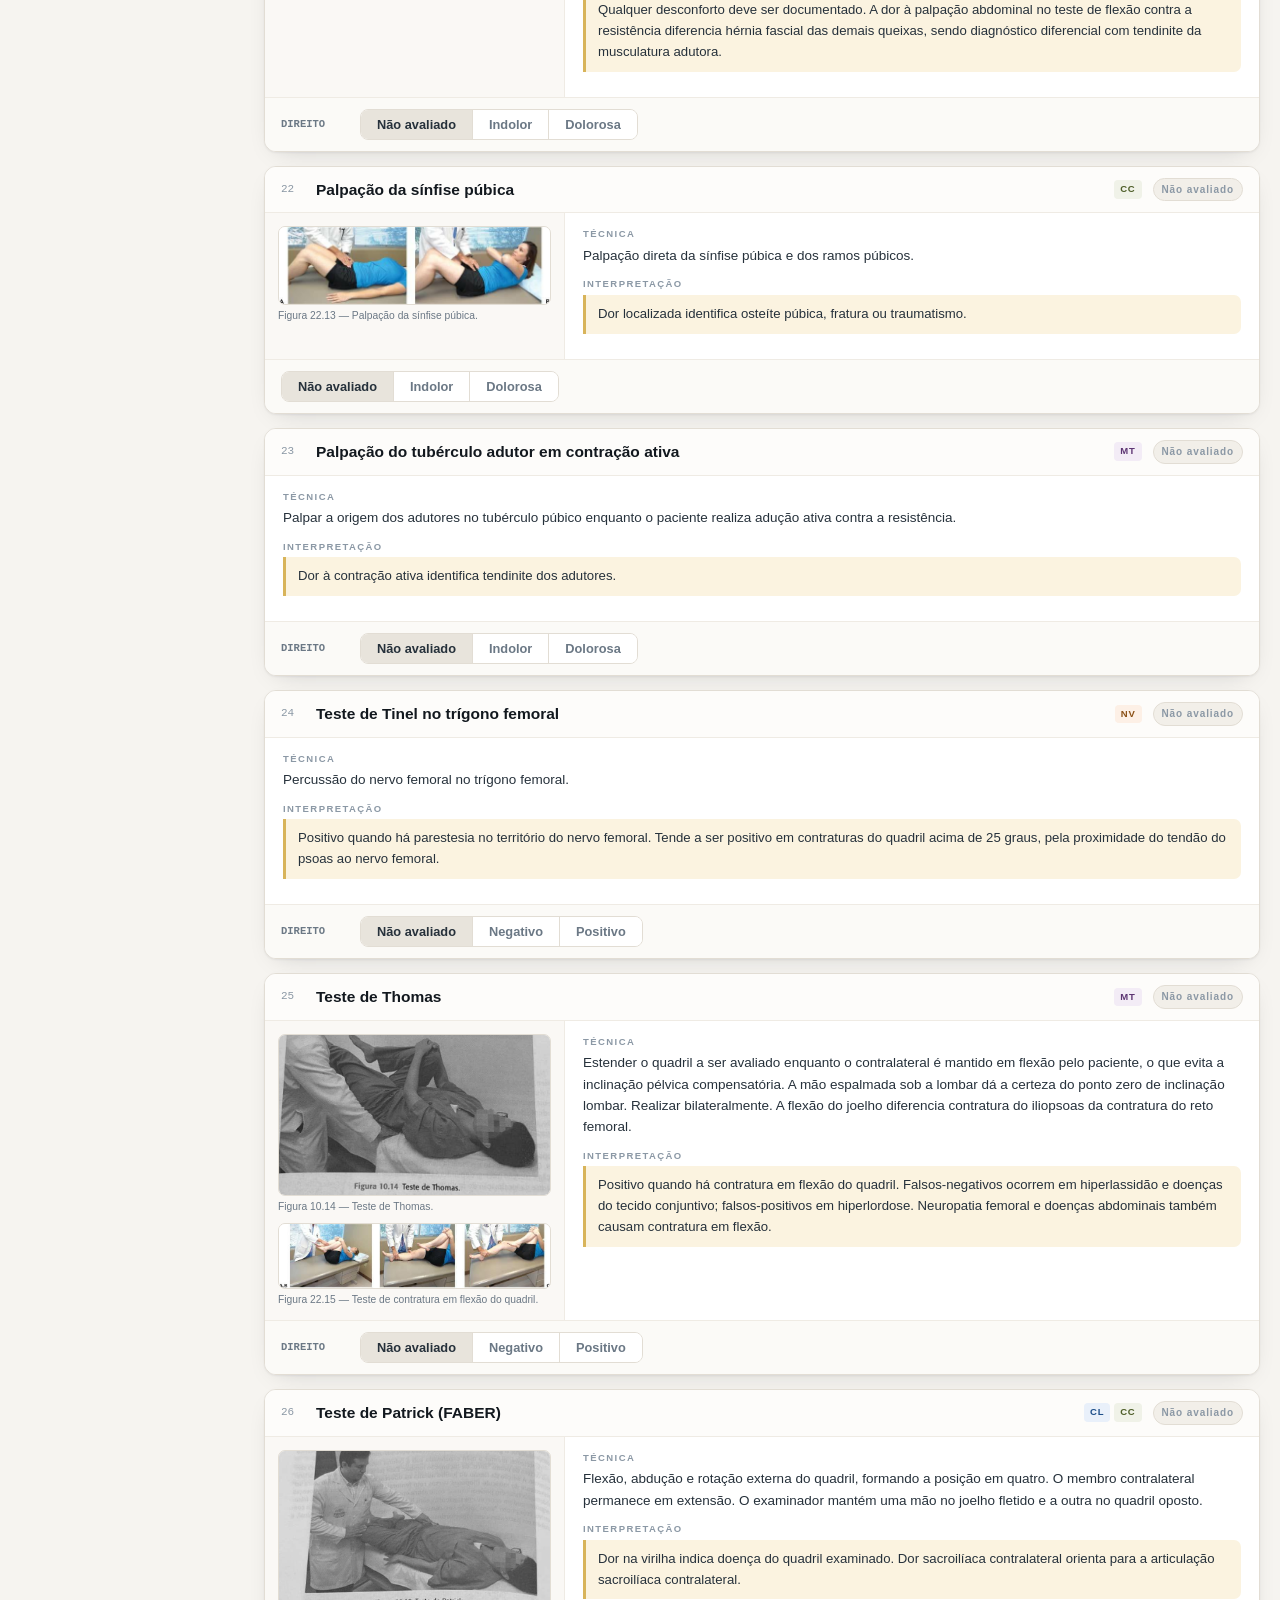
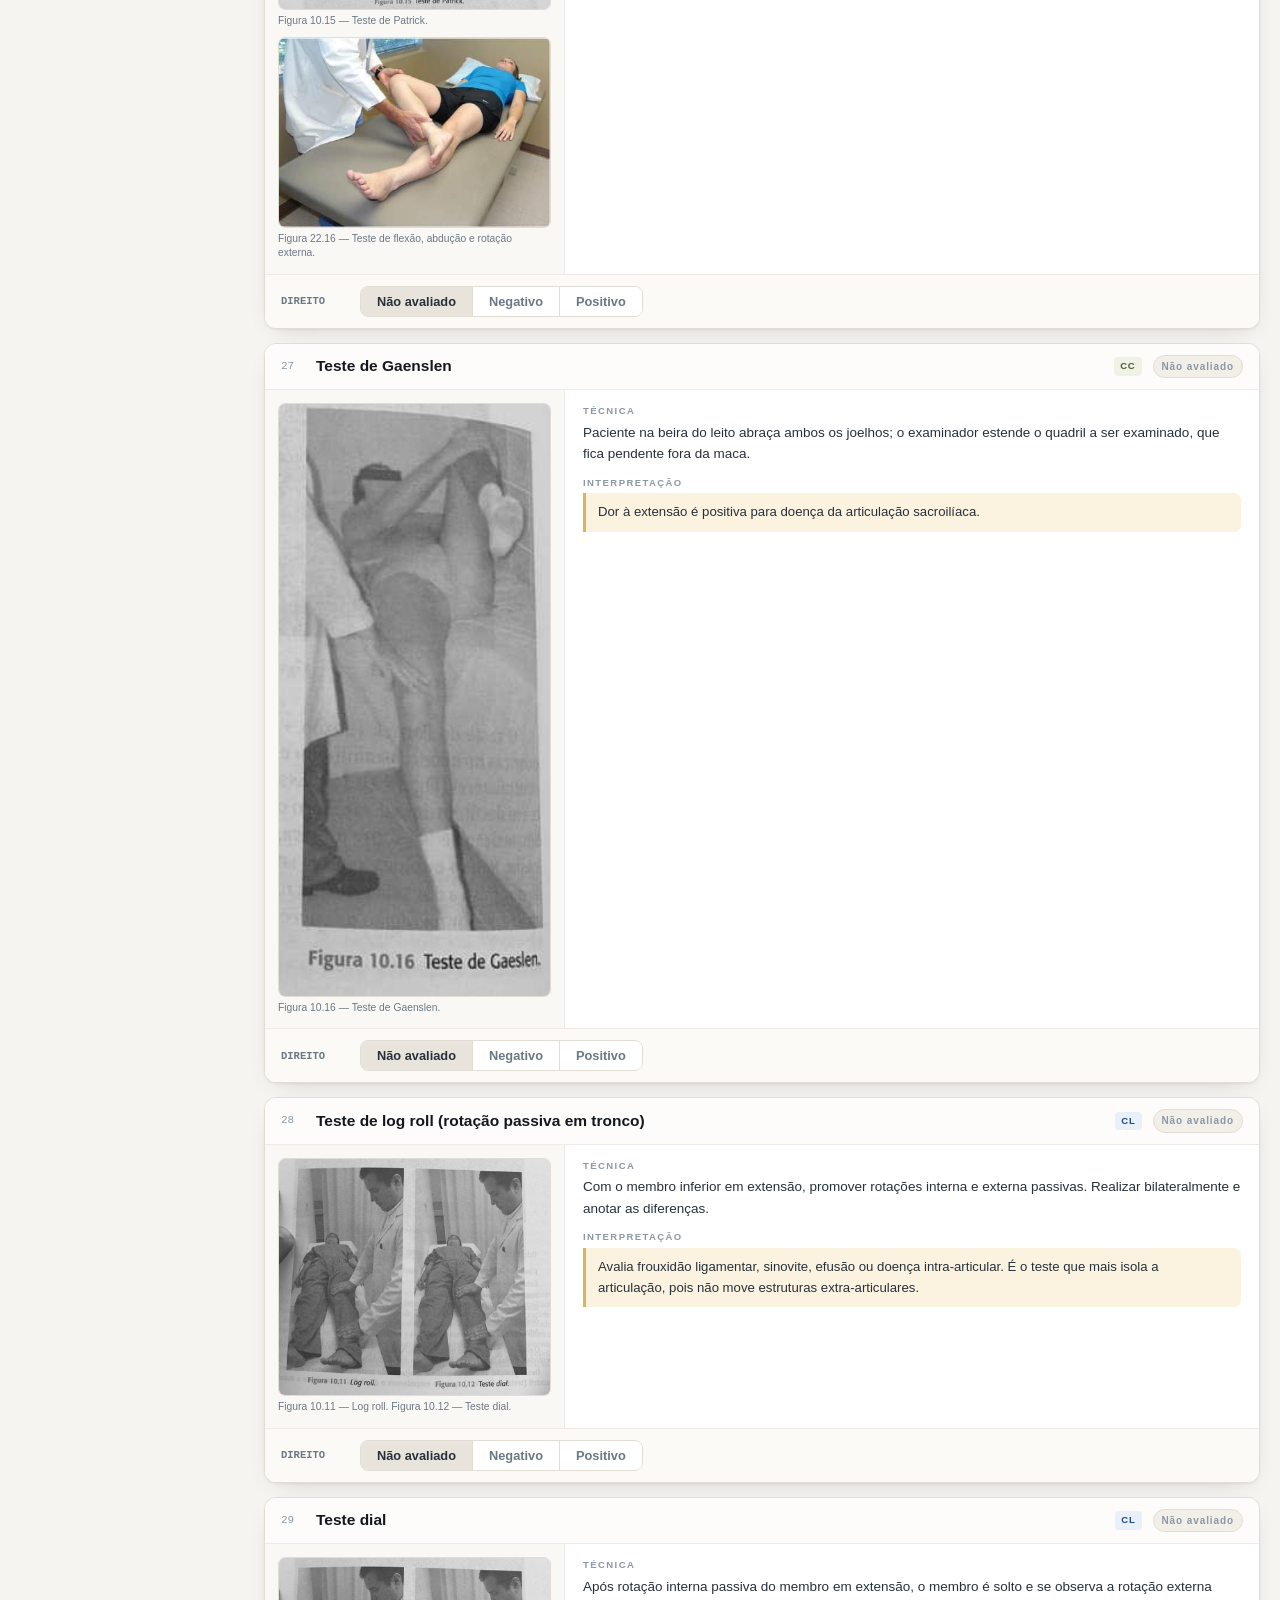
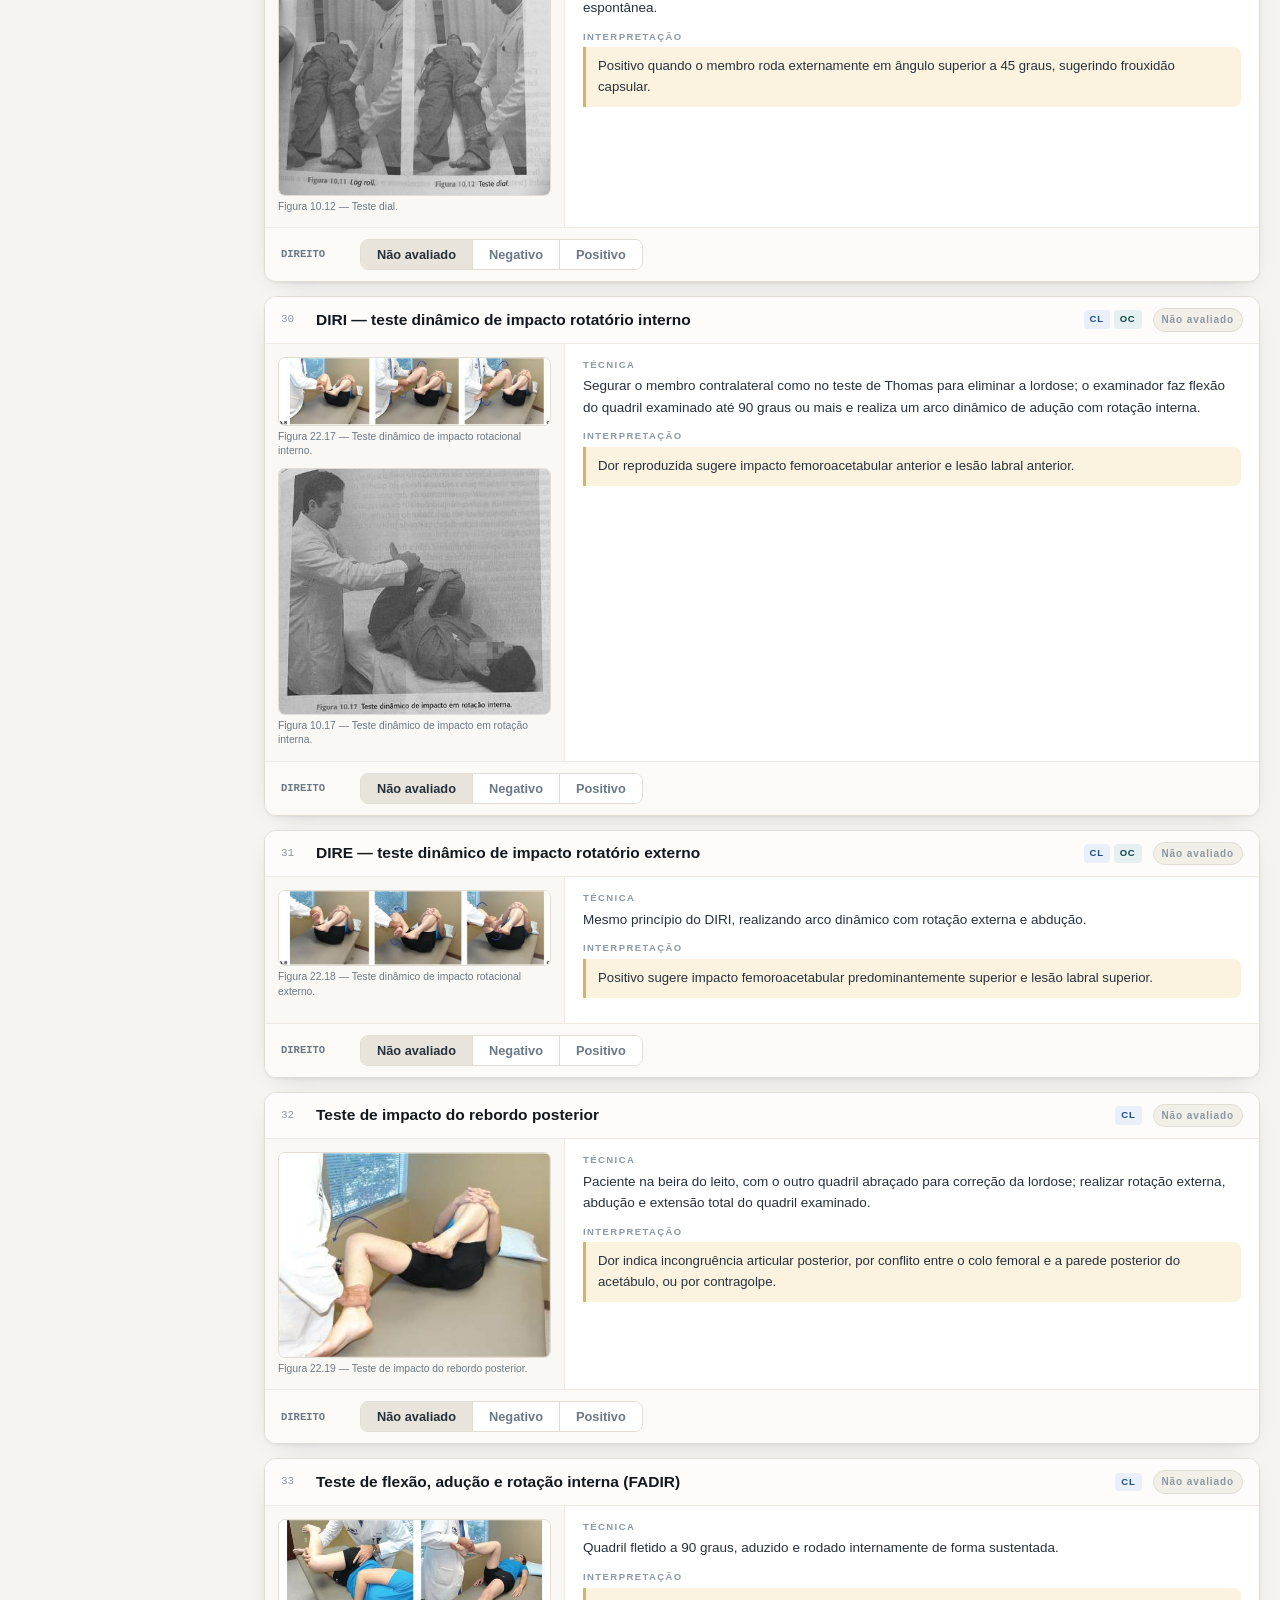
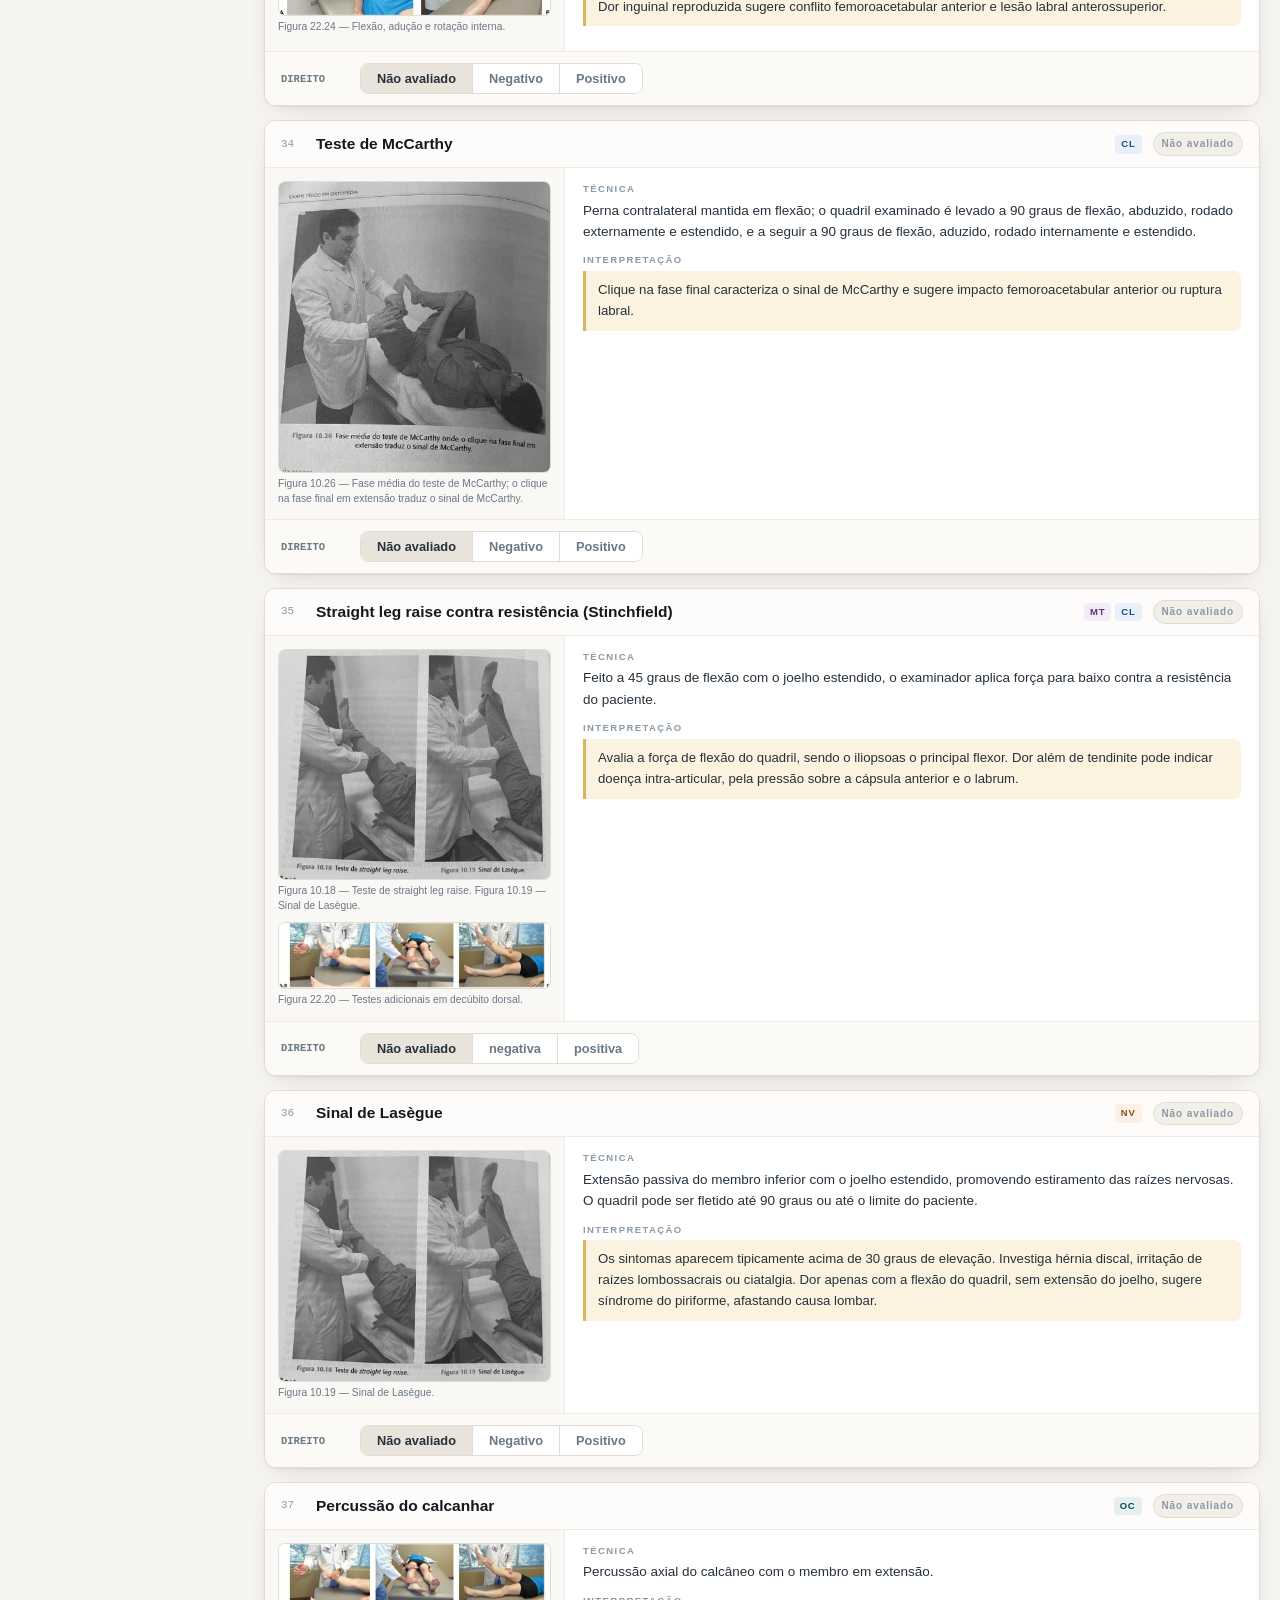
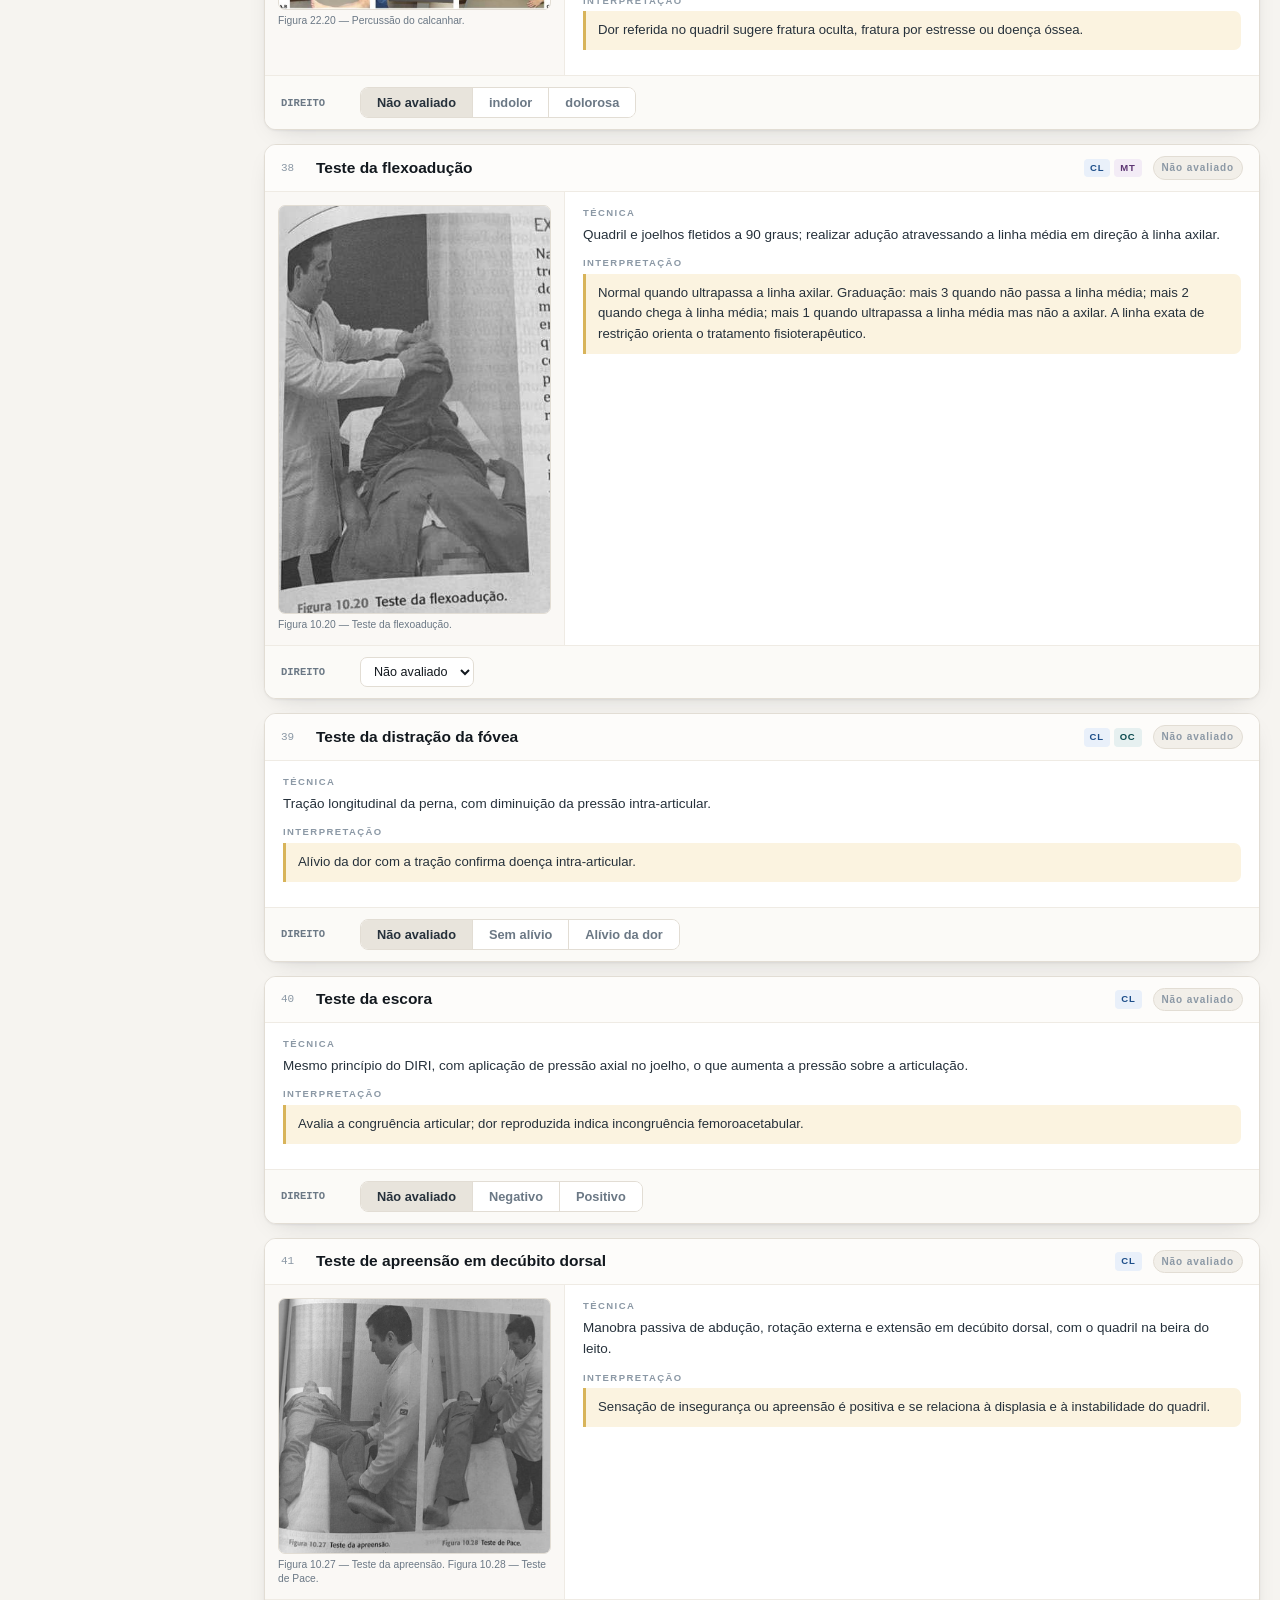
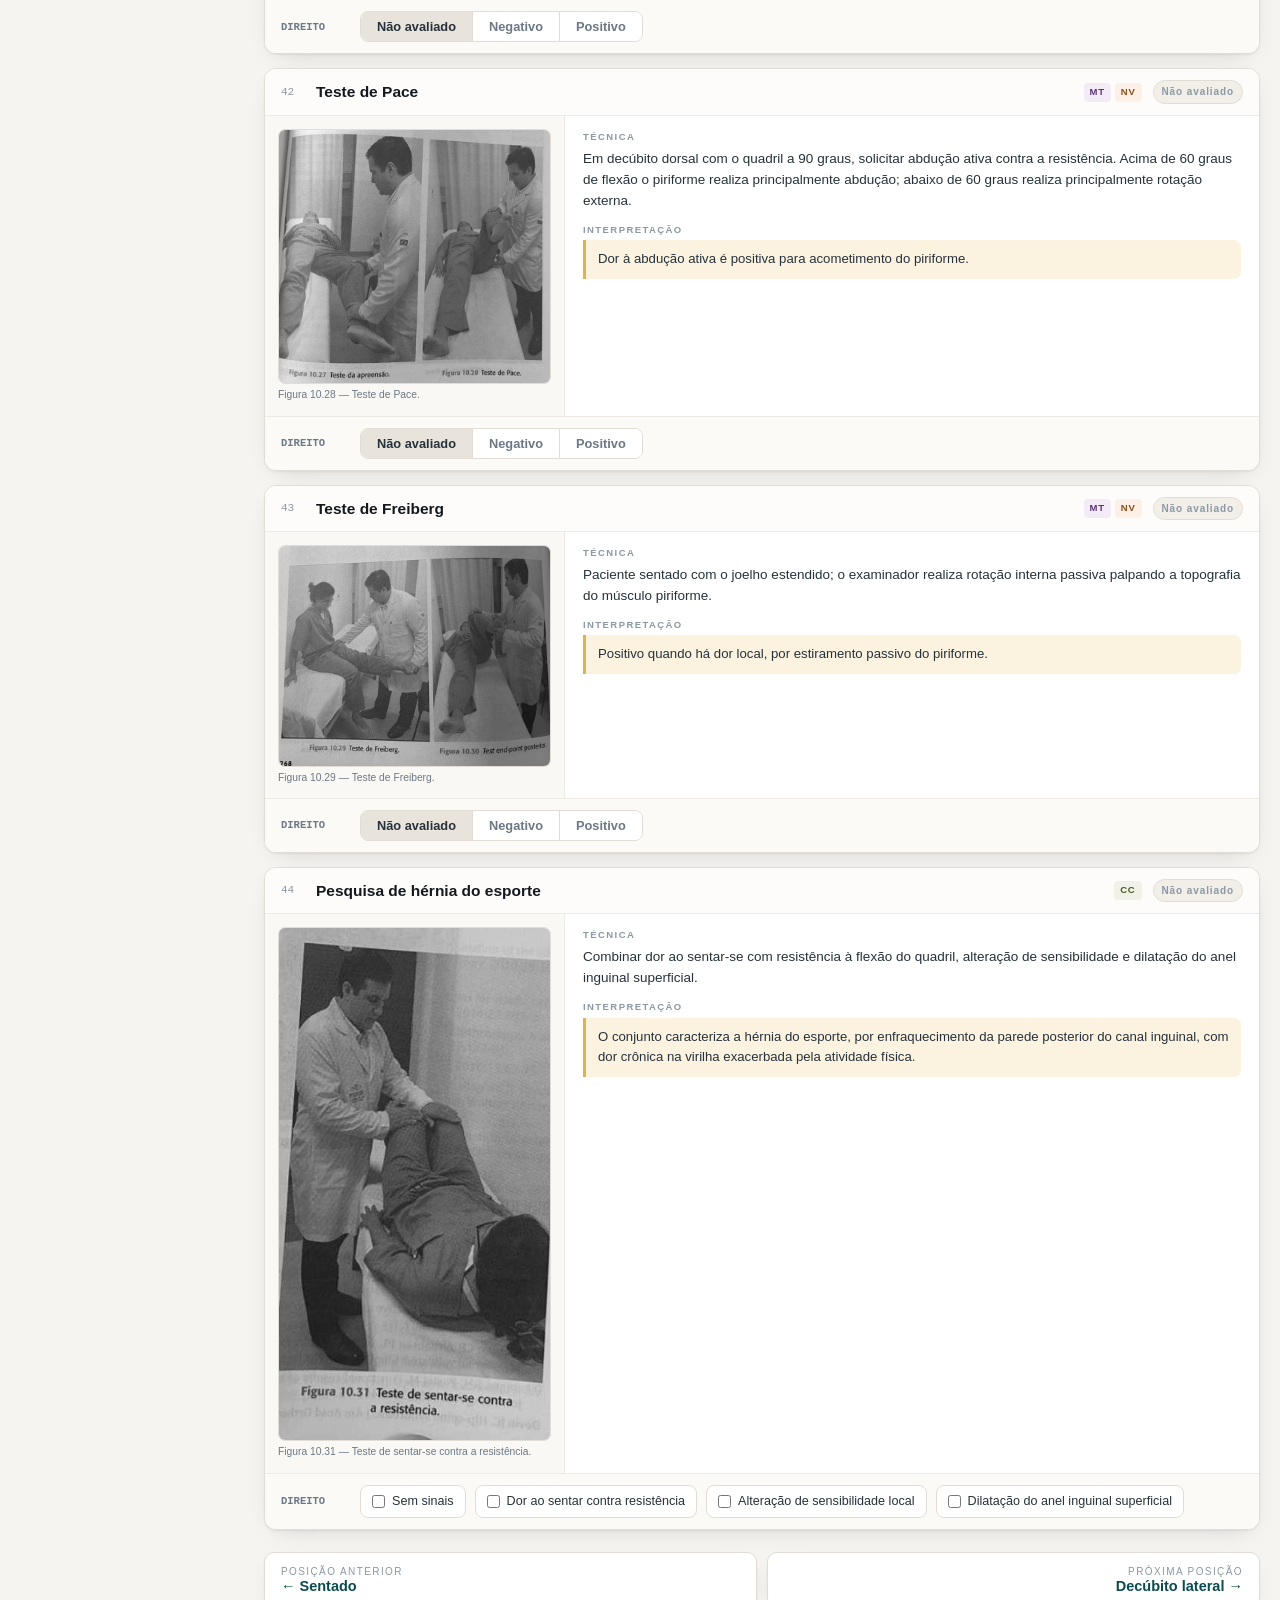
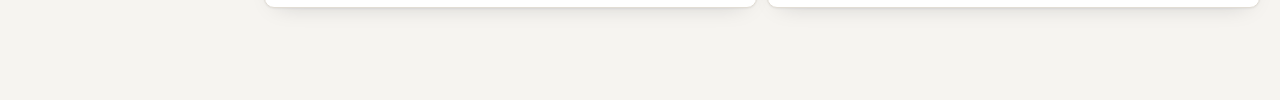
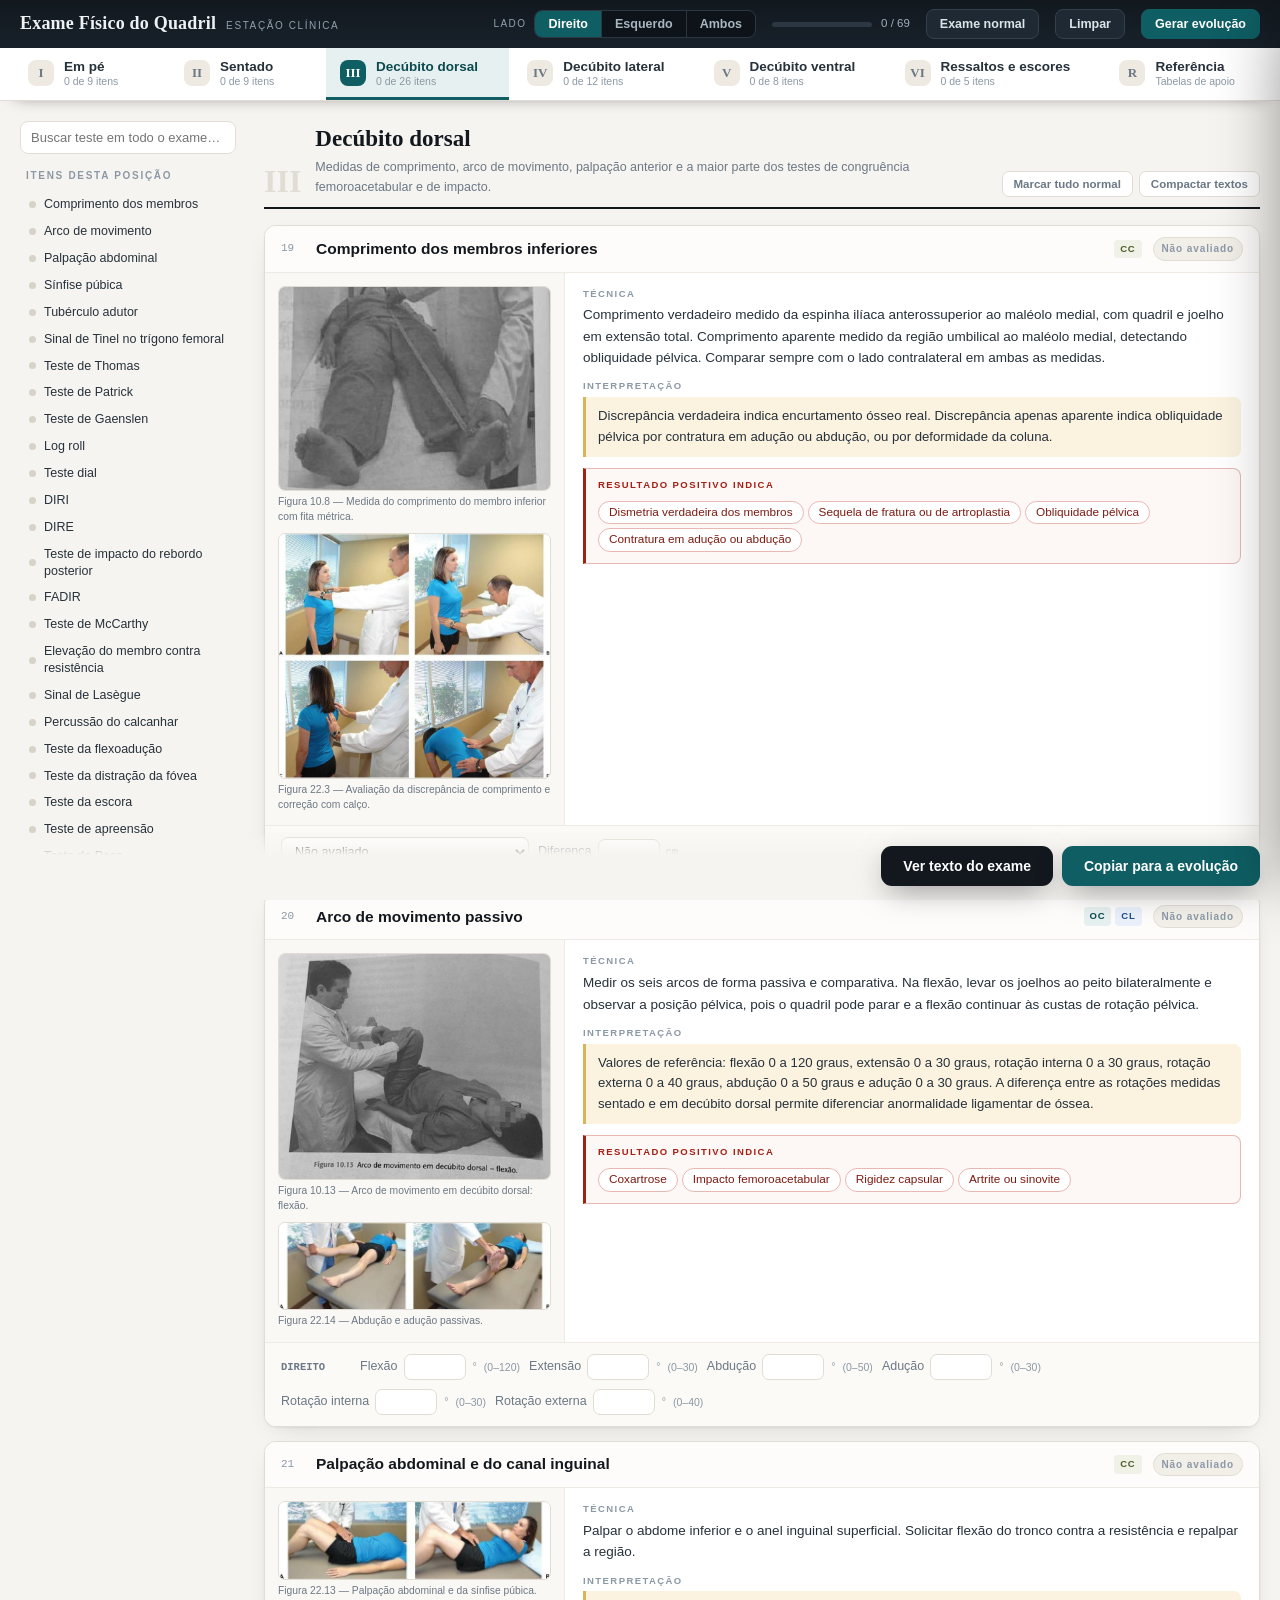
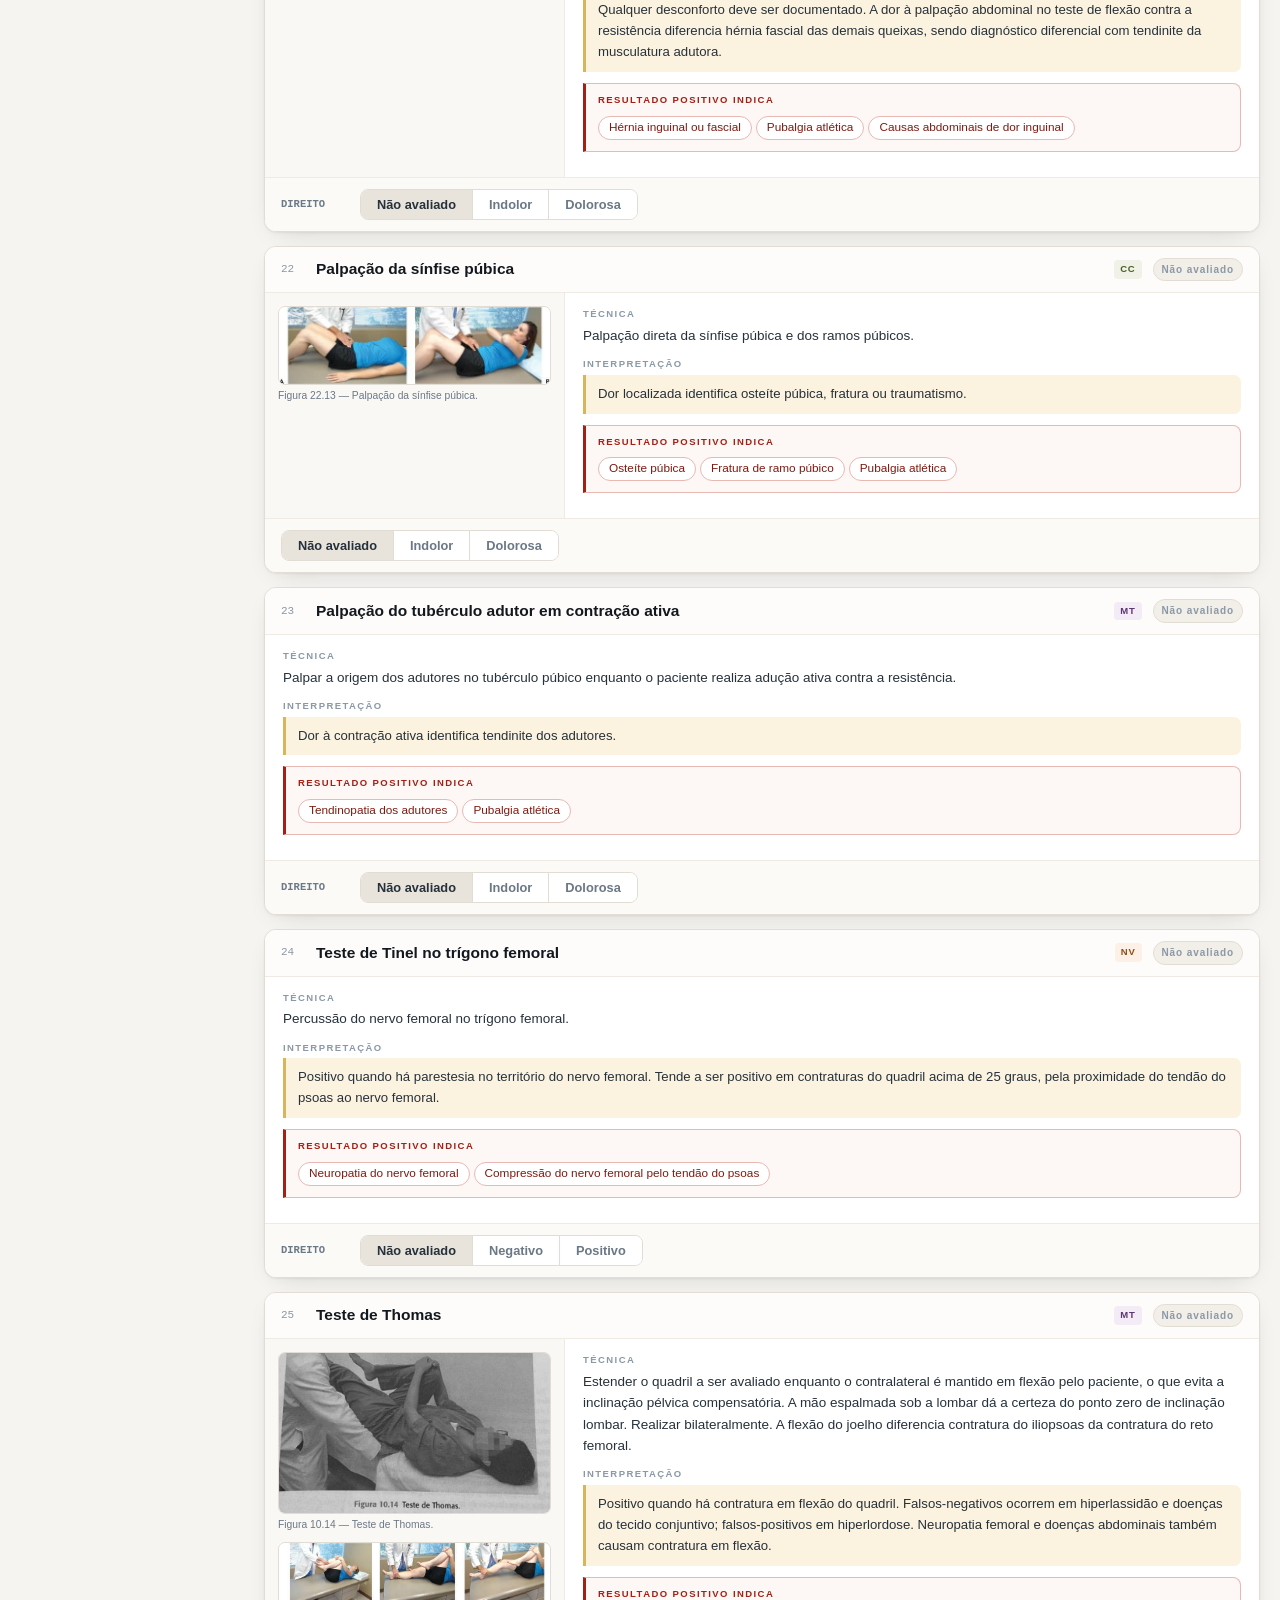
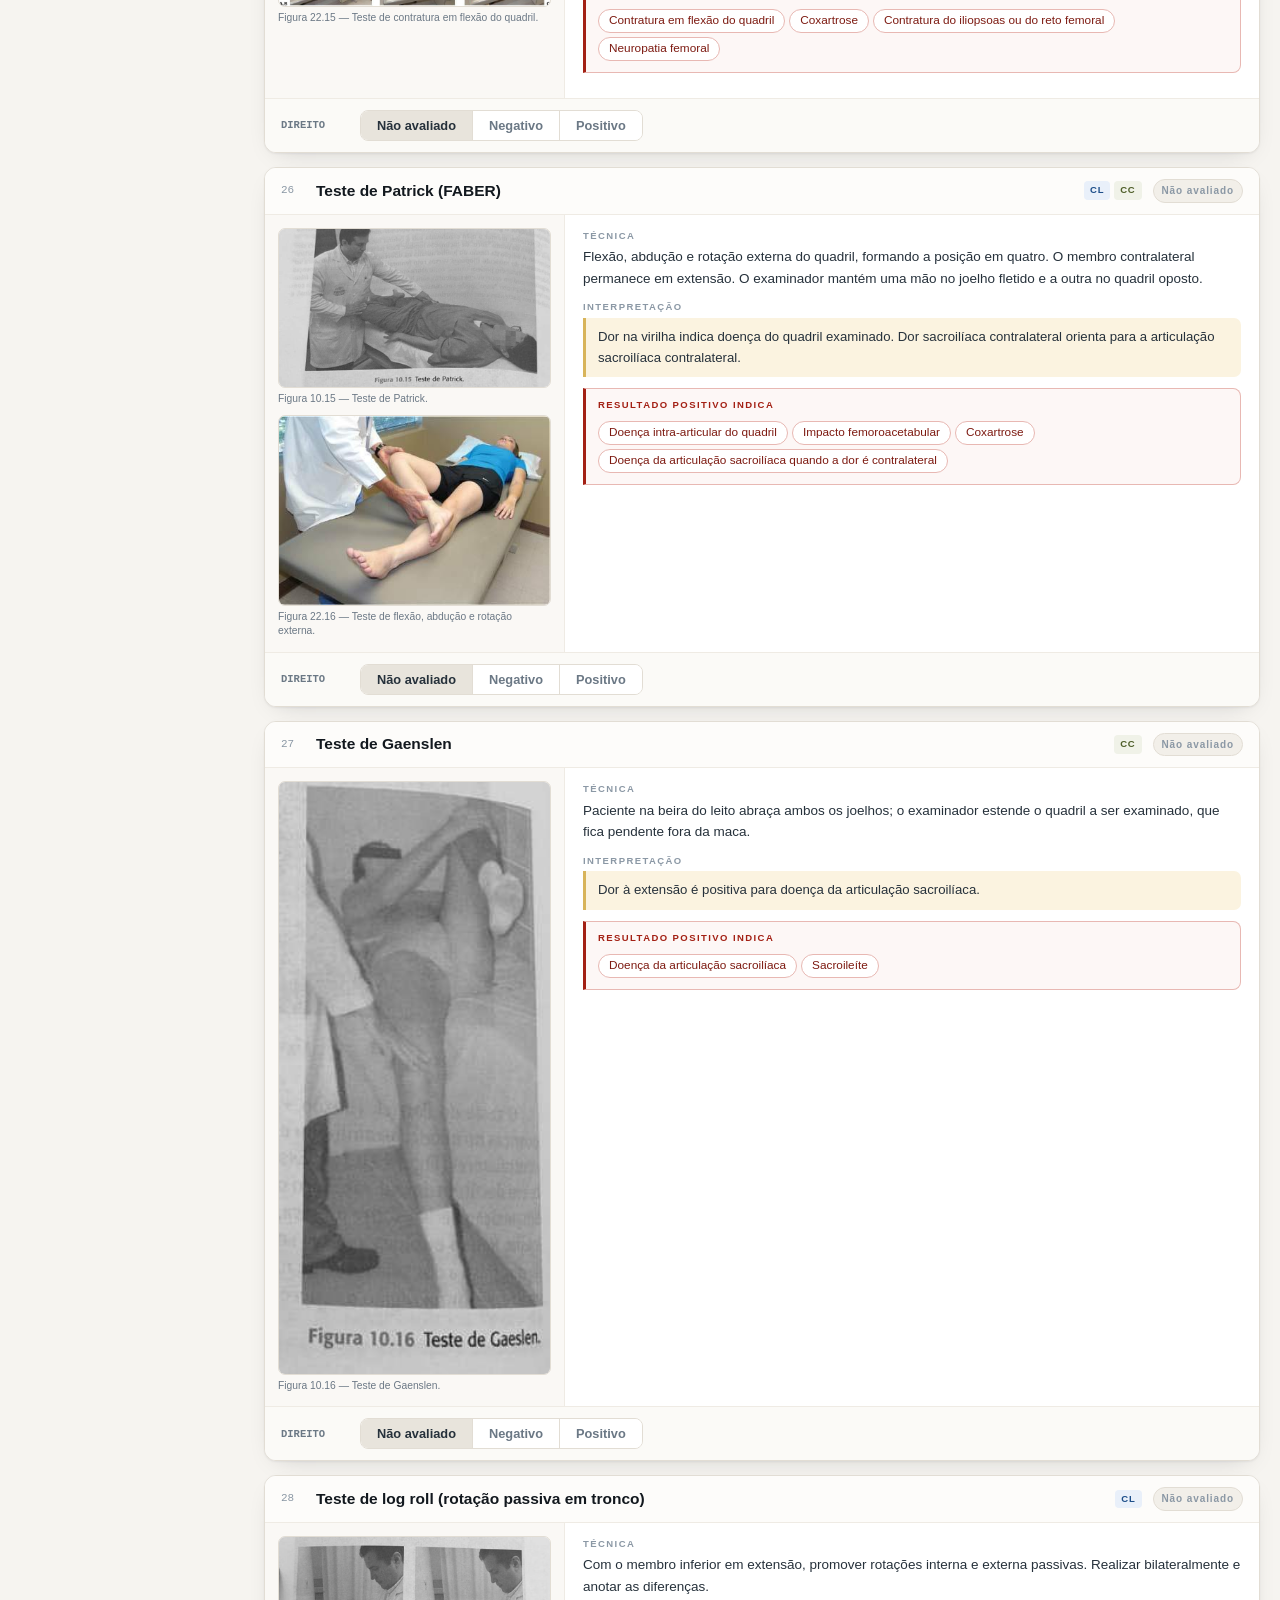
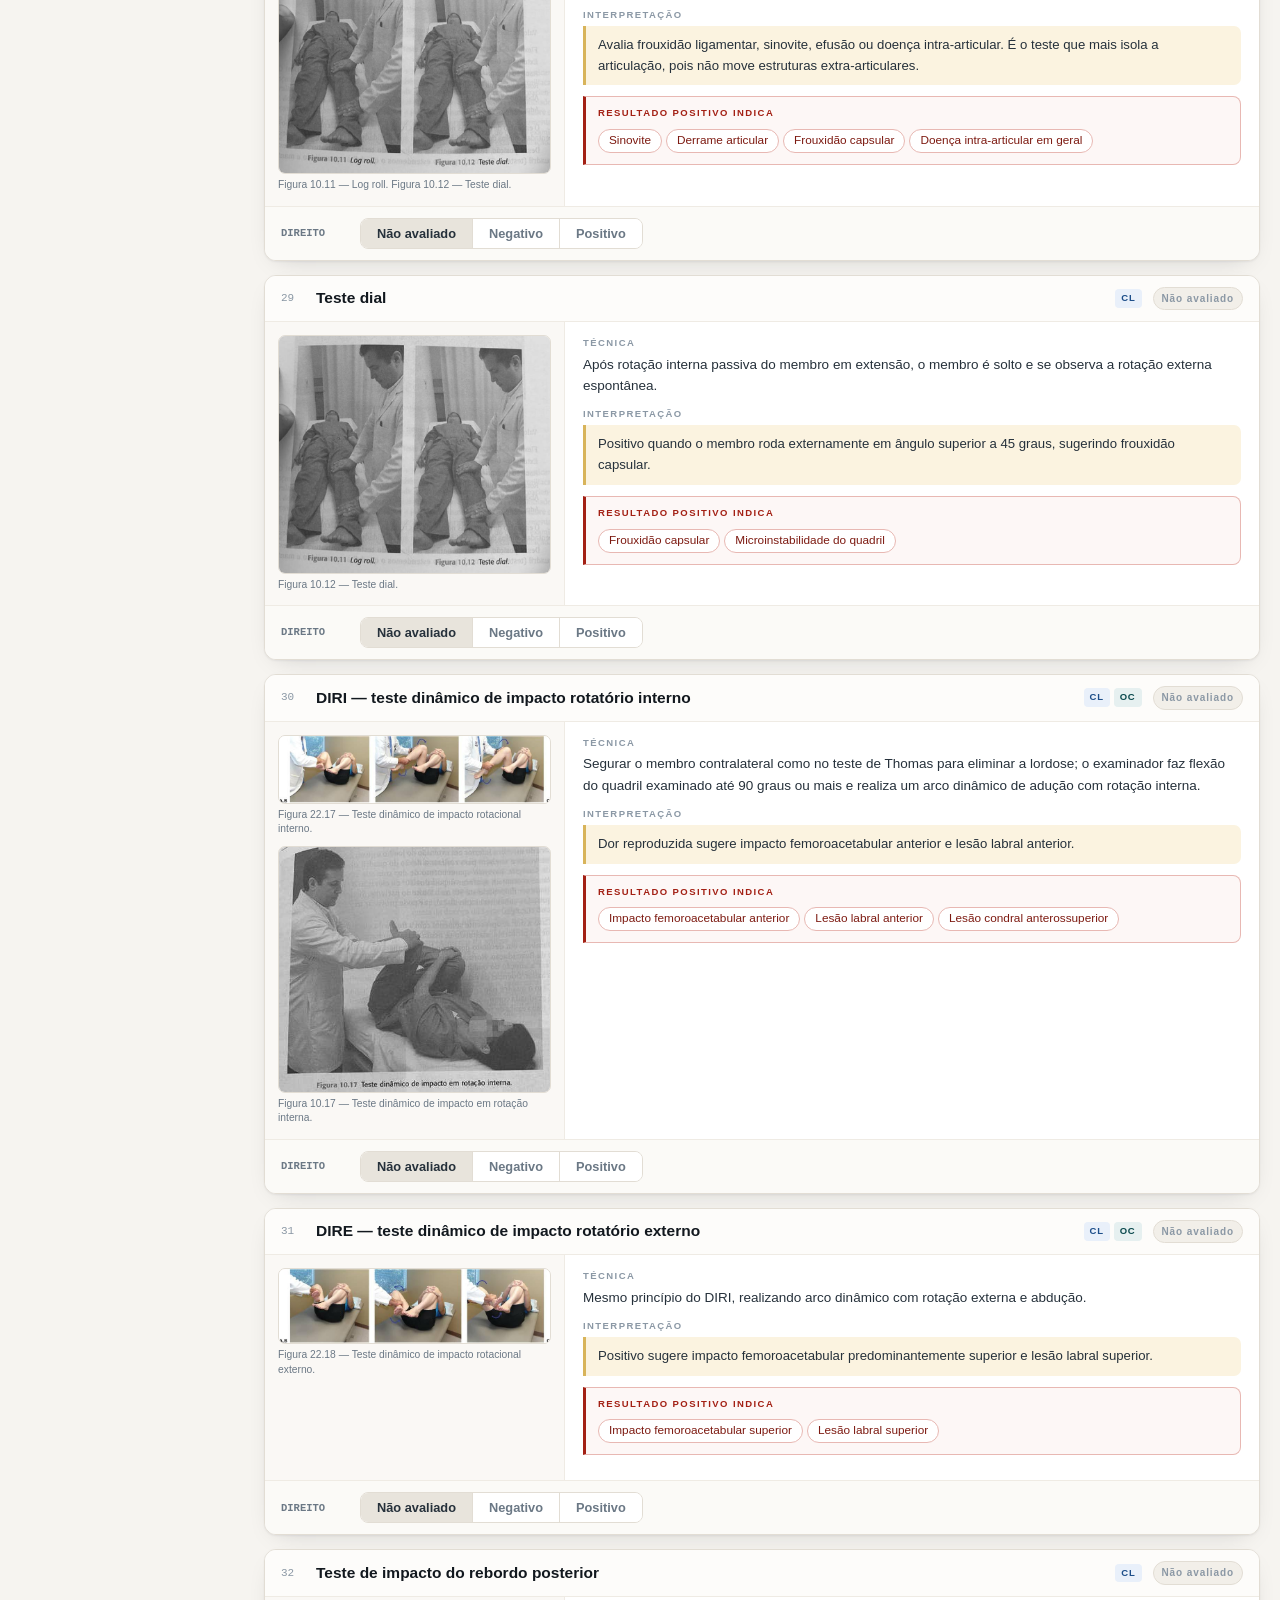
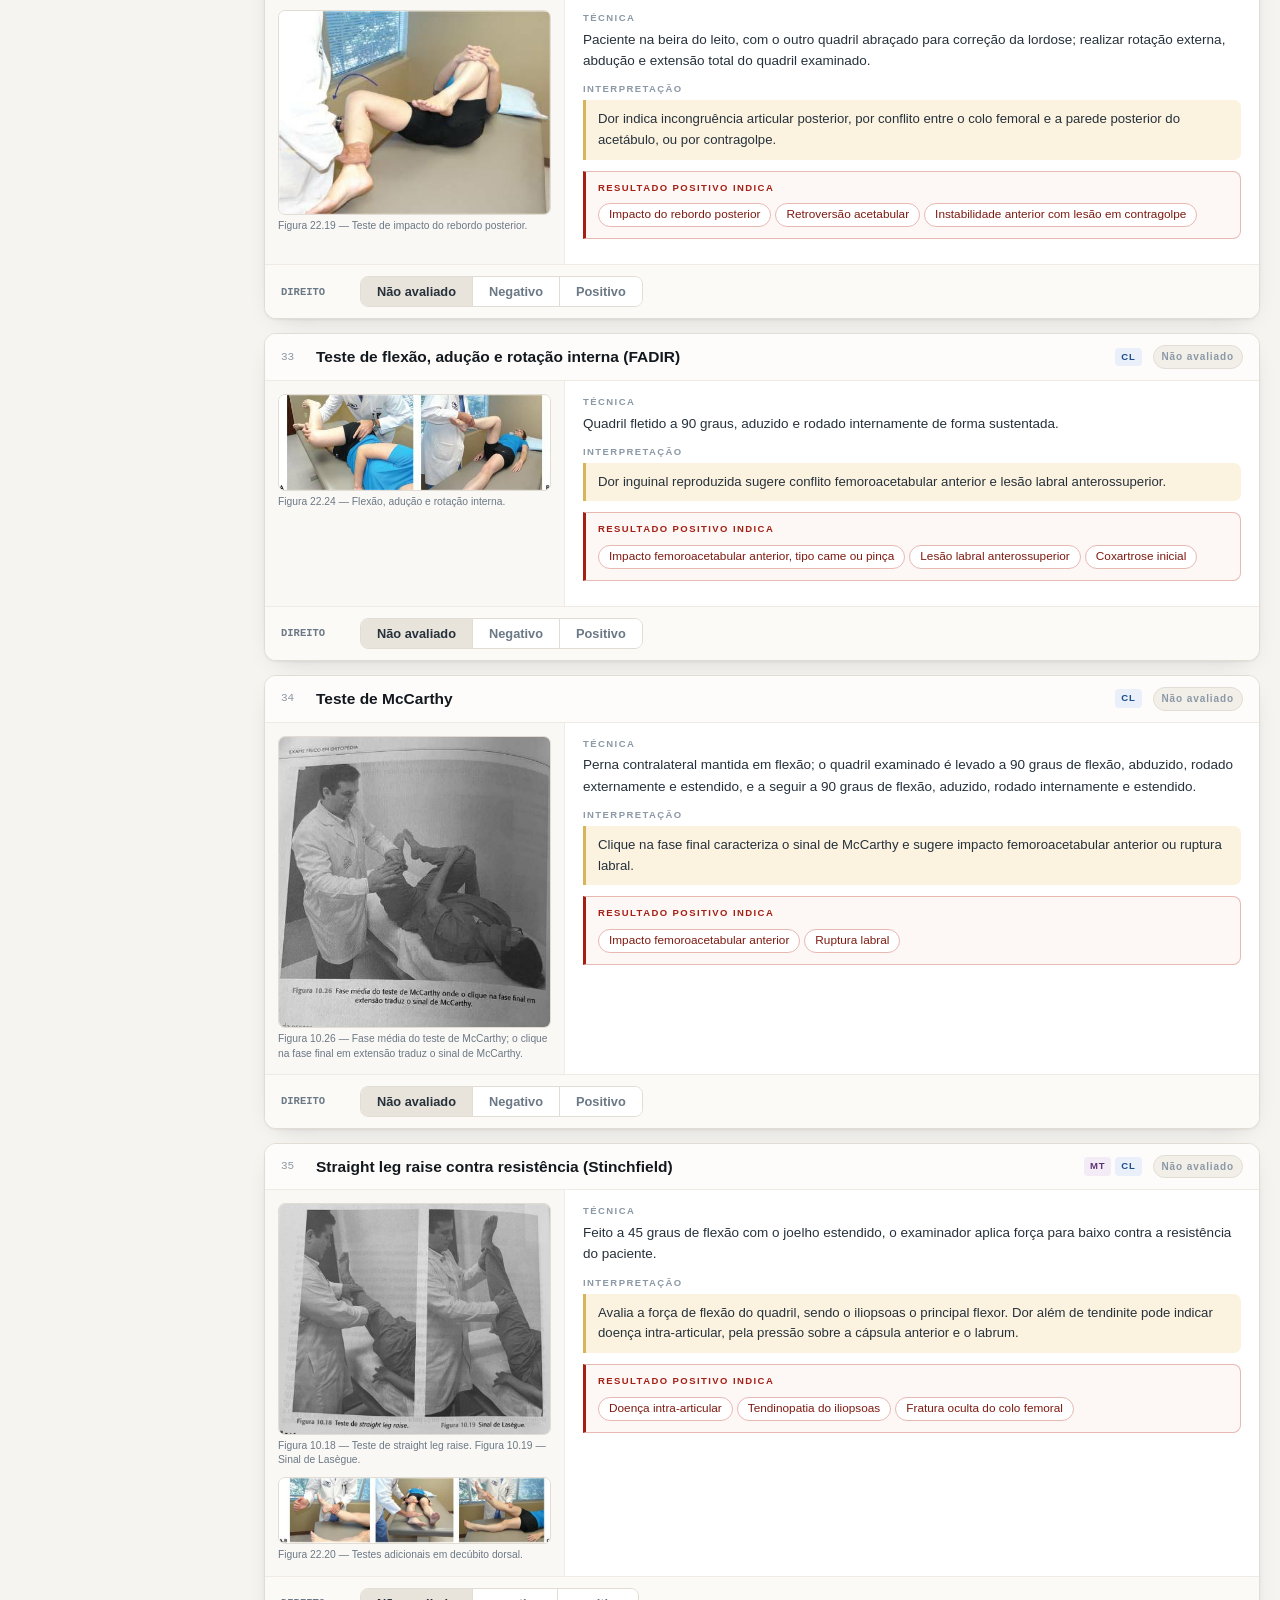
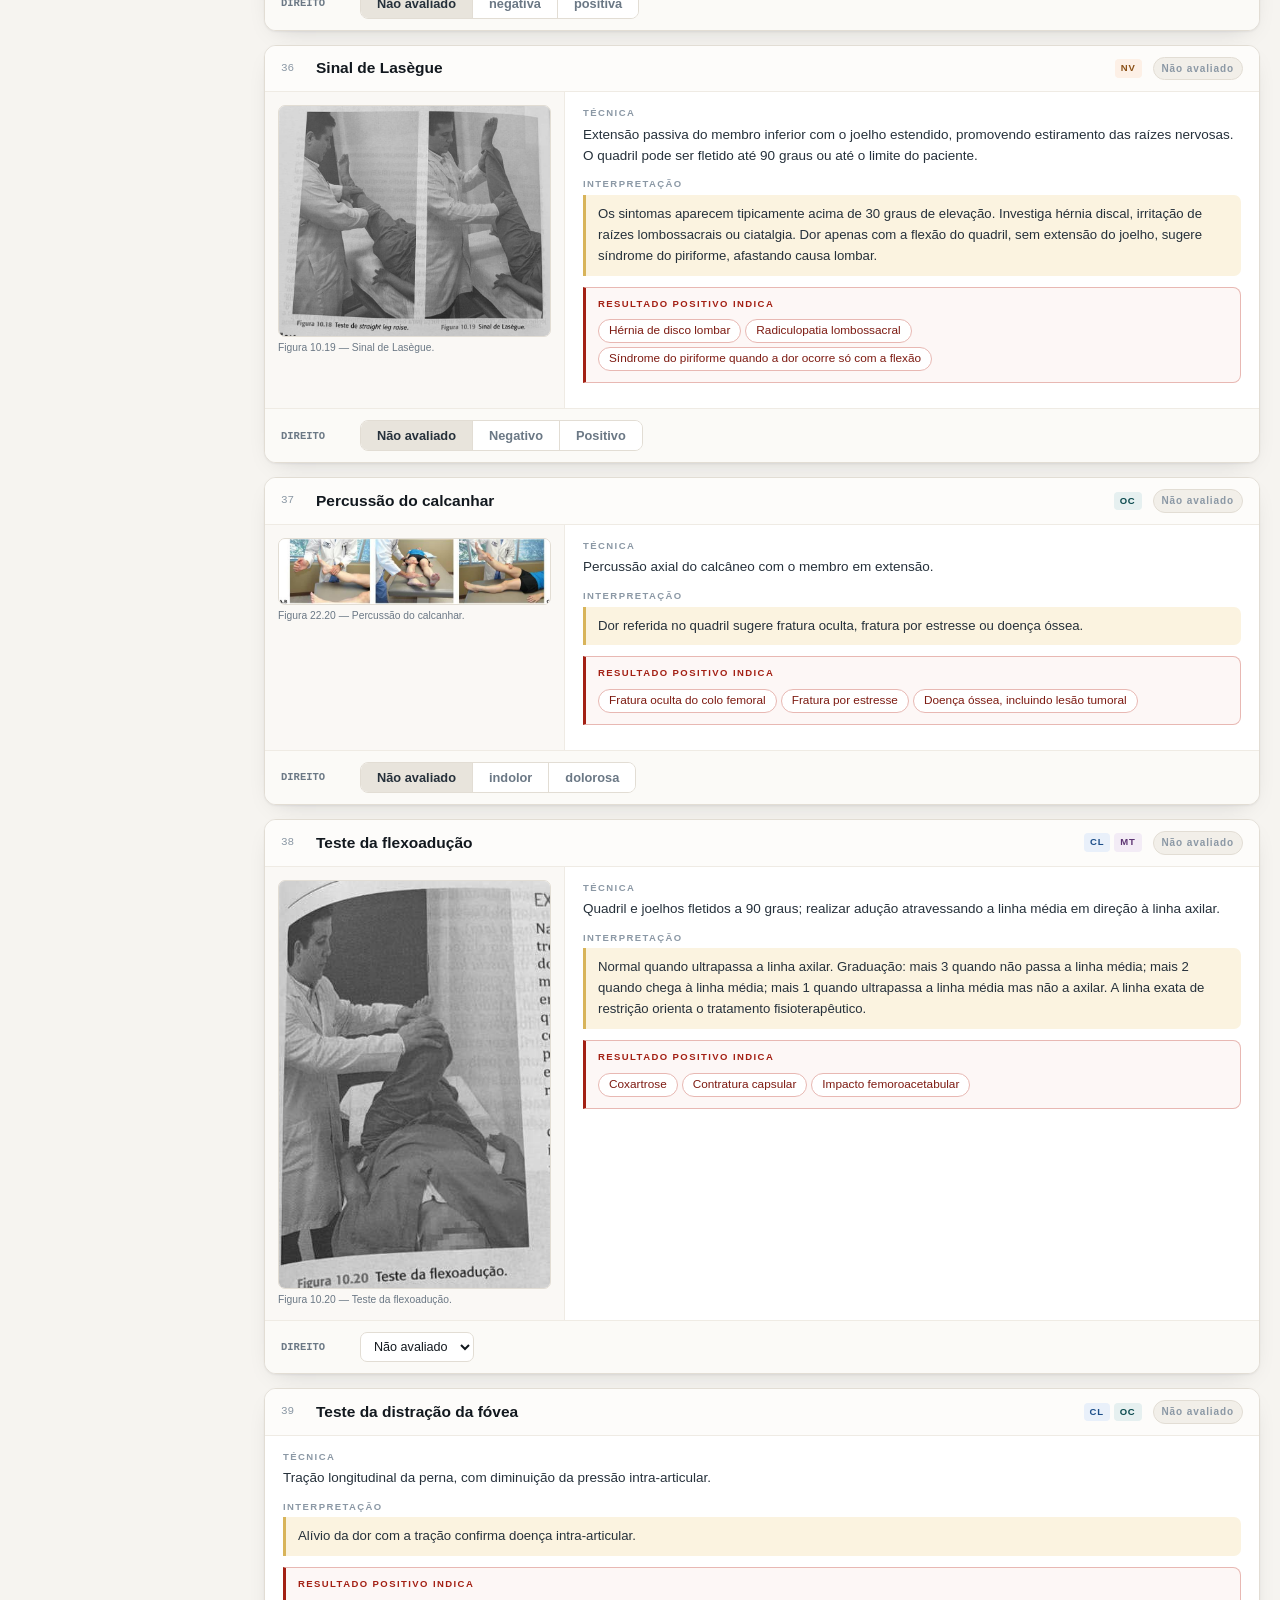
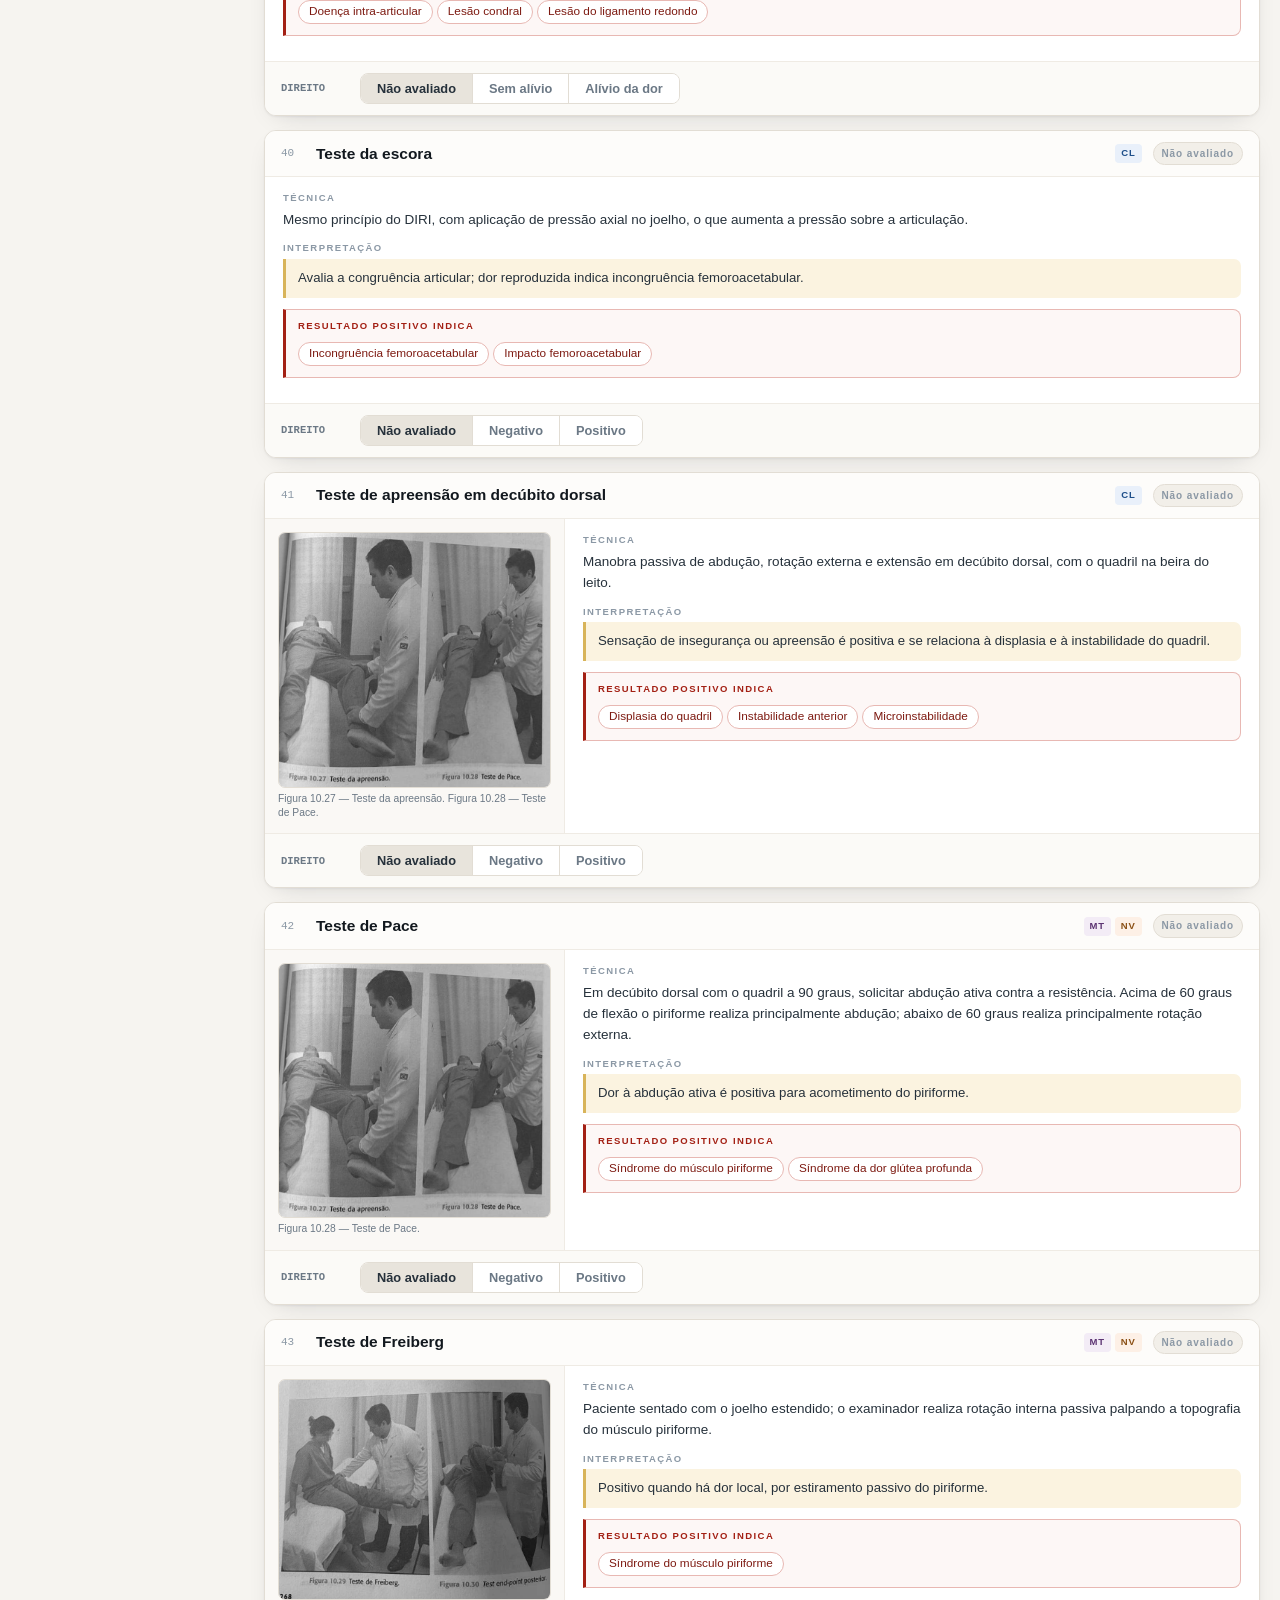
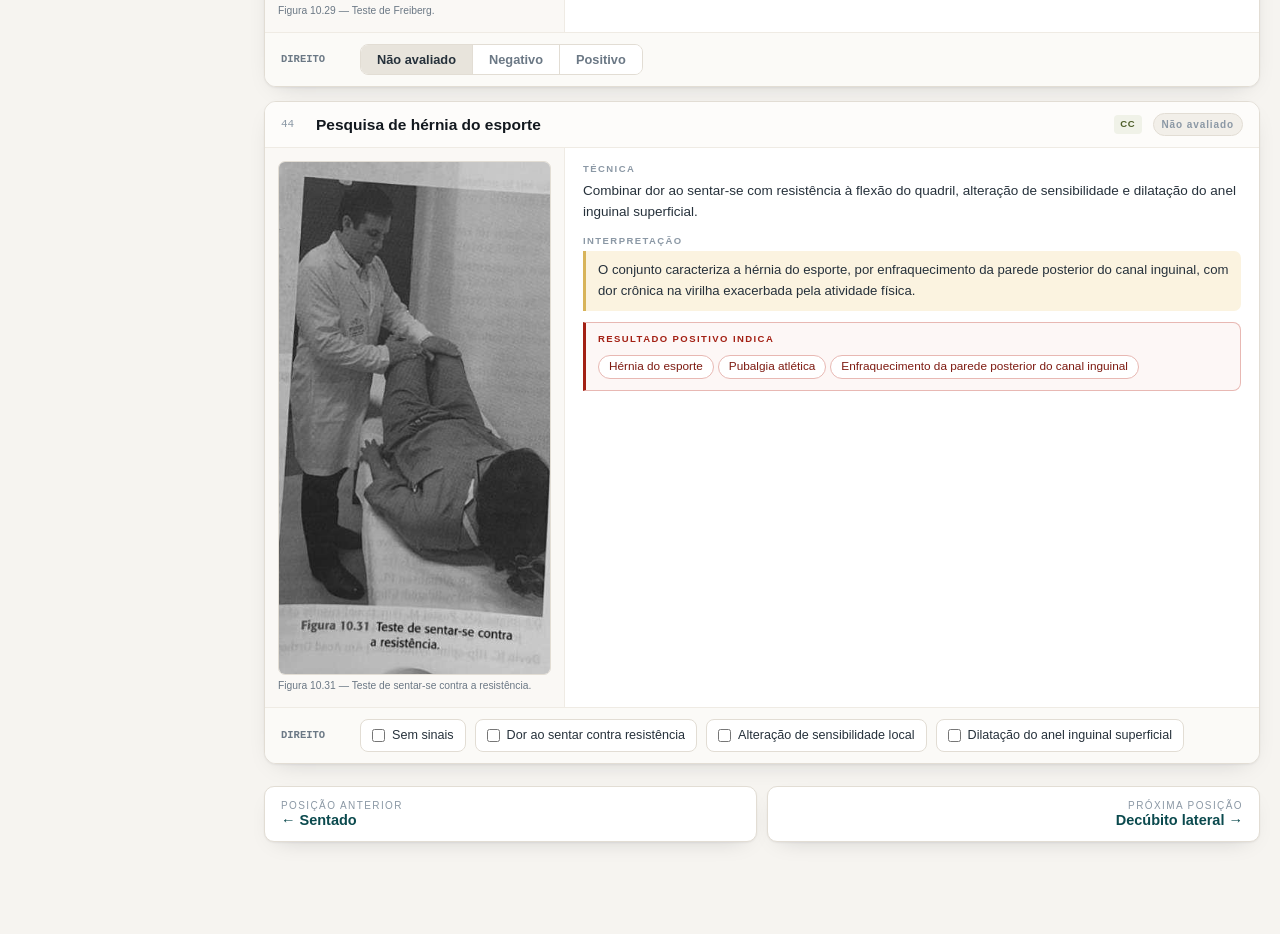
